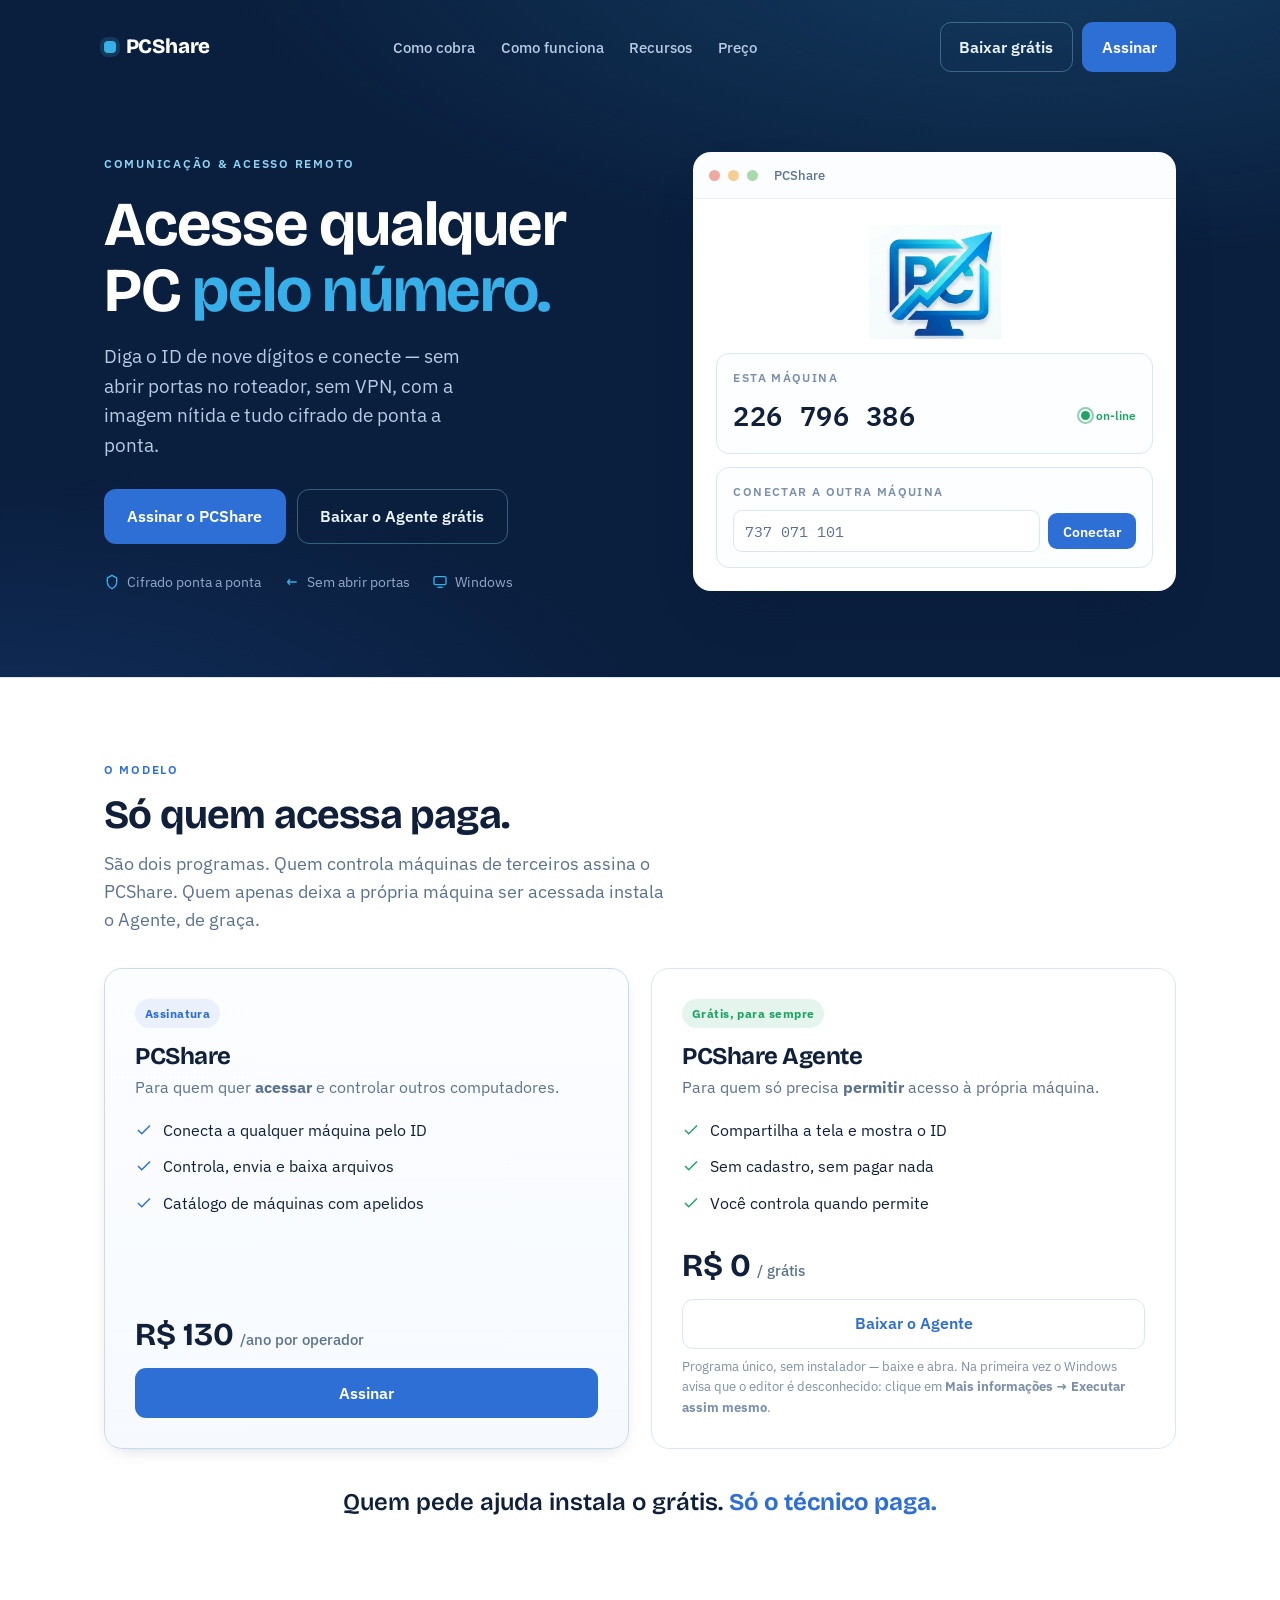
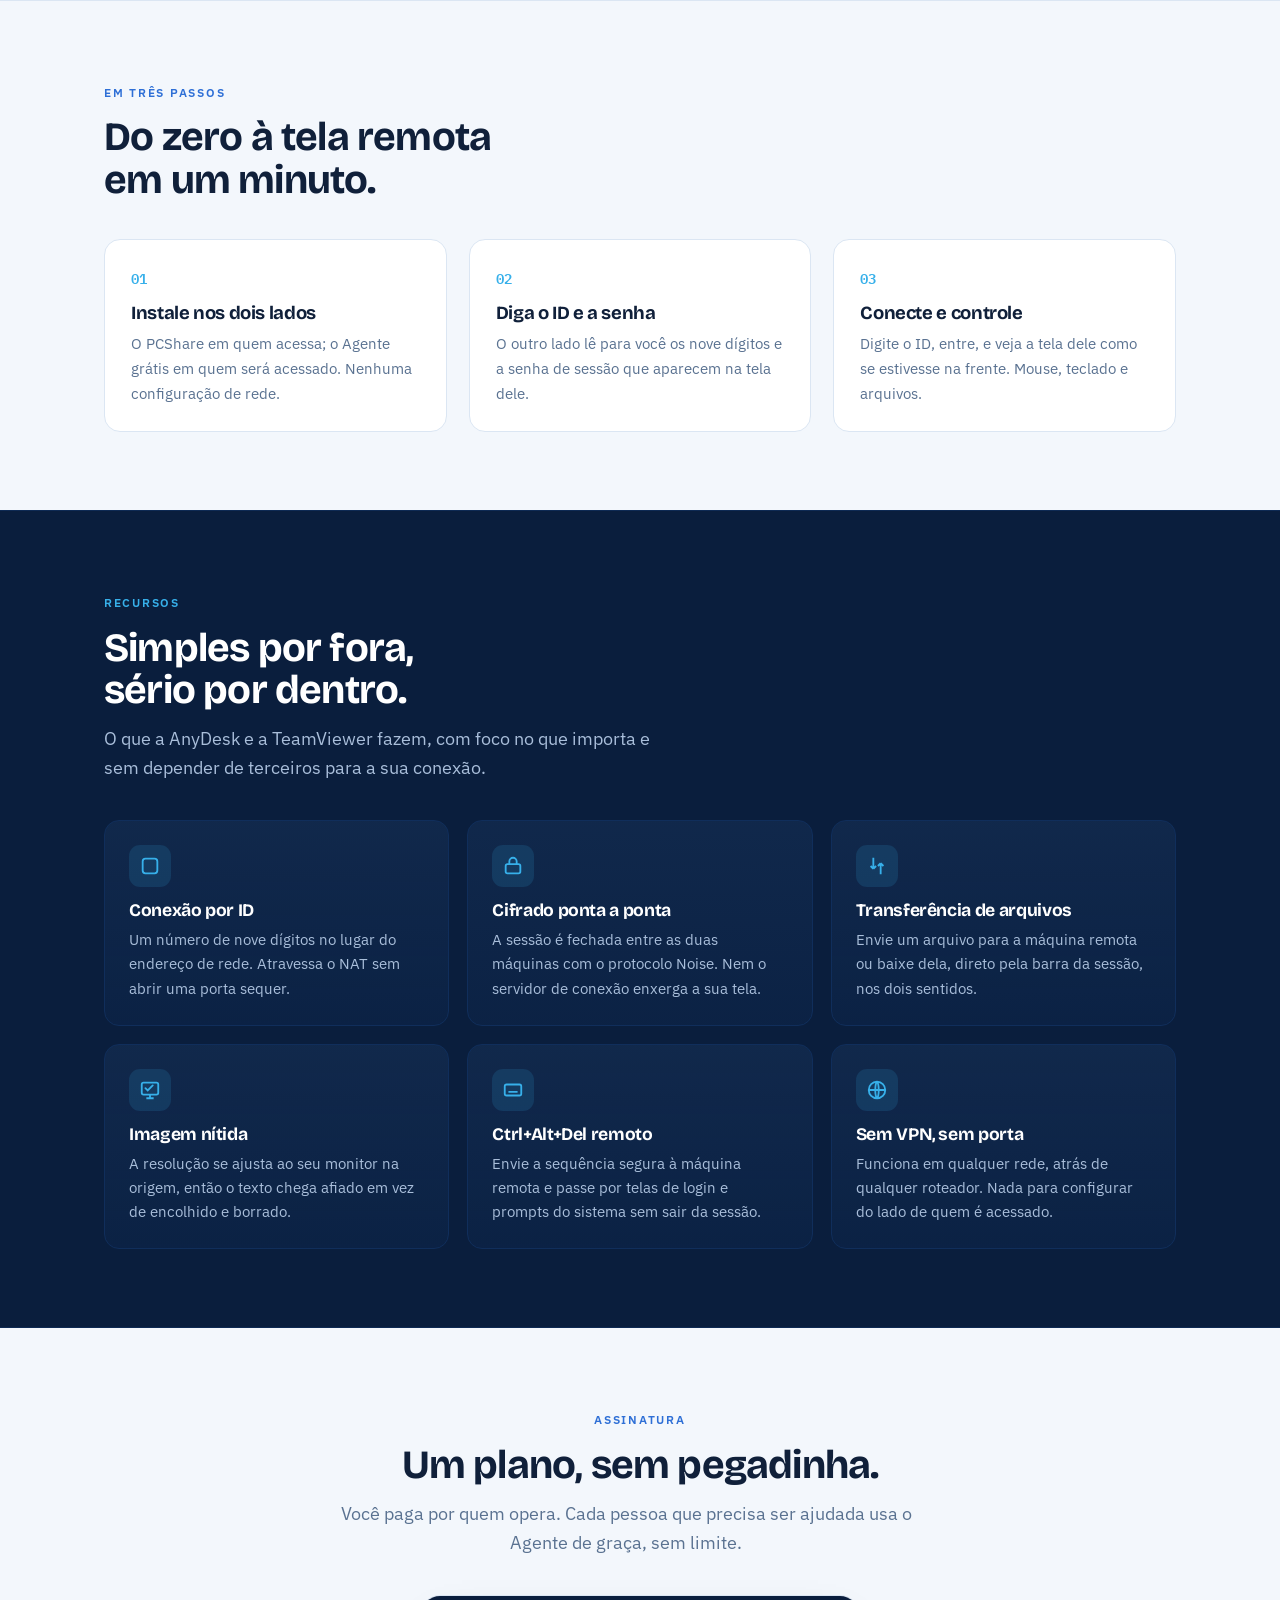
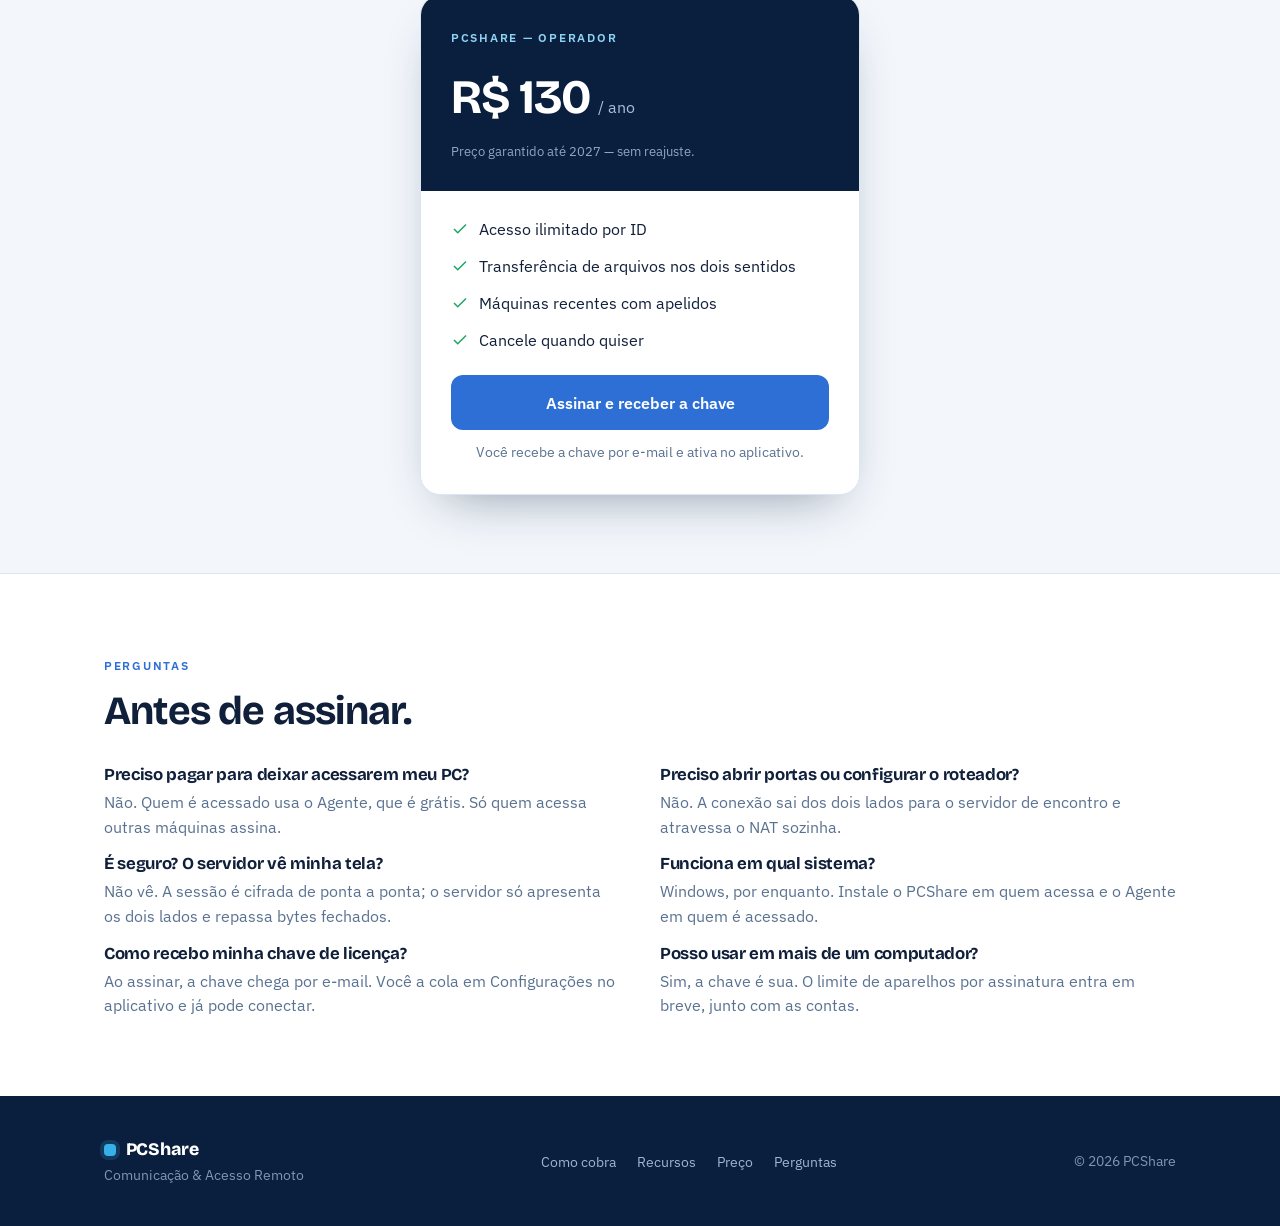
==== site/index.html @ 8b9cb20e "Furo de NAT: conexao direta host<->viewer, relay vira reserva Tira o video do desvio pelo VPS quando" ====
<!doctype html>
<html lang="pt-BR">
<head>
<meta charset="utf-8">
<meta name="viewport" content="width=device-width, initial-scale=1">
<title>PCShare — acesso remoto por ID</title>
<meta name="description" content="Acesso remoto por ID. O operador assina; quem é acessado usa de graça.">
<link rel="canonical" href="https://www.pcshare.com.br/">
<meta name="theme-color" content="#0A1E3D">
<link rel="icon" type="image/png" sizes="64x64" href="/favicon.png">
<link rel="apple-touch-icon" href="/favicon.png">

<!-- cartão do link: é assim que a página aparece colada no WhatsApp -->
<meta property="og:type" content="website">
<meta property="og:site_name" content="PCShare">
<meta property="og:locale" content="pt_BR">
<meta property="og:url" content="https://www.pcshare.com.br/">
<meta property="og:title" content="PCShare — acesse qualquer PC pelo número">
<meta property="og:description" content="Diga o ID de nove dígitos e conecte: sem abrir portas no roteador, sem VPN, cifrado de ponta a ponta. Quem é acessado usa de graça.">
<meta property="og:image" content="https://www.pcshare.com.br/og.png">
<meta property="og:image:width" content="1200">
<meta property="og:image:height" content="630">
<meta property="og:image:alt" content="PCShare — Comunicação & Acesso Remoto">
<meta name="twitter:card" content="summary_large_image">
<meta name="twitter:title" content="PCShare — acesse qualquer PC pelo número">
<meta name="twitter:description" content="Diga o ID de nove dígitos e conecte: sem abrir portas no roteador, sem VPN, cifrado de ponta a ponta.">
<meta name="twitter:image" content="https://www.pcshare.com.br/og.png">

<link rel="preconnect" href="https://fonts.googleapis.com">
<link rel="preconnect" href="https://fonts.gstatic.com" crossorigin>
<link rel="stylesheet" href="https://fonts.googleapis.com/css2?family=Bricolage+Grotesque:opsz,wght@12..96,600;12..96,700;12..96,800&family=IBM+Plex+Mono:wght@500;600&family=IBM+Plex+Sans:wght@400;500;600;700&display=swap">
<style>
  :root{
    --navy:#0A1E3D; --navy-2:#0E2A54;
    --navy-line:#1B3A66; --navy-card:#102E5B;
    --cyan:#37B0EA; --cyan-soft:#8FD3F4;
    --blue:#2E6FD6; --blue-hover:#255FBD;
    --ink:#10203A; --muted:#5A7291; --muted-2:#7C90AB;
    --paper:#F3F7FC; --card:#FFFFFF; --line:#DBE6F3; --line-2:#E9F0F8;
    --good:#1FA463; --good-soft:#E3F5EC;
    --sans:"IBM Plex Sans", system-ui, -apple-system, Segoe UI, Roboto, sans-serif;
    --disp:"Bricolage Grotesque", var(--sans);
    --mono:"IBM Plex Mono", ui-monospace, SFMono-Regular, Menlo, monospace;
    --wrap:1120px;
    --shadow:0 22px 50px -24px rgba(9,26,54,.45);
    --shadow-sm:0 6px 20px -12px rgba(9,26,54,.35);
  }
  *{box-sizing:border-box}
  body{
    margin:0; background:var(--paper); color:var(--ink);
    font-family:var(--sans); font-size:16px; line-height:1.6;
    -webkit-font-smoothing:antialiased;
  }
  h1,h2,h3{font-family:var(--disp); font-weight:700; line-height:1.06; letter-spacing:-.02em; text-wrap:balance; margin:0}
  p{margin:0}
  a{color:inherit; text-decoration:none}
  img{max-width:100%; display:block}
  .wrap{max-width:var(--wrap); margin-inline:auto; padding-inline:24px}
  .eyebrow{font-size:.78rem; font-weight:600; letter-spacing:.14em; text-transform:uppercase}
  .btn{
    display:inline-flex; align-items:center; gap:.5rem; justify-content:center;
    font-family:var(--sans); font-weight:600; font-size:.98rem;
    padding:.72rem 1.15rem; border-radius:11px; border:1px solid transparent;
    cursor:pointer; transition:transform .12s ease, background .15s ease, border-color .15s ease;
  }
  .btn:active{transform:translateY(1px)}
  .btn-primary{background:var(--blue); color:#fff}
  .btn-primary:hover{background:var(--blue-hover)}
  .btn-ghost-light{background:transparent; color:#EAF4FD; border-color:rgba(143,211,244,.35)}
  .btn-ghost-light:hover{border-color:var(--cyan); color:#fff}
  .btn-ghost{background:transparent; color:var(--blue); border-color:var(--line)}
  .btn-ghost:hover{border-color:var(--blue); background:#fff}
  .btn-lg{padding:.85rem 1.4rem; font-size:1.02rem; border-radius:12px}
  a:focus-visible,.btn:focus-visible{outline:3px solid var(--cyan); outline-offset:2px}

  /* ---------- hero + nav (navy) ---------- */
  .top{background:var(--navy); color:#EAF2FB; position:relative; overflow:hidden}
  .top::before{ /* faint signal grid */
    content:""; position:absolute; inset:0;
    background:
      radial-gradient(120% 90% at 82% -10%, rgba(55,176,234,.20), transparent 55%),
      radial-gradient(90% 70% at 0% 110%, rgba(46,111,214,.18), transparent 60%);
    pointer-events:none;
  }
  nav{position:relative; display:flex; align-items:center; justify-content:space-between; gap:1rem; padding-block:22px}
  .brand{display:flex; align-items:center; gap:.6rem; font-family:var(--disp); font-weight:800; font-size:1.28rem; letter-spacing:-.01em; color:#fff}
  .brand .mk{width:12px; height:12px; border-radius:4px; background:var(--cyan); box-shadow:0 0 0 4px rgba(55,176,234,.18)}
  .nav-links{display:flex; align-items:center; gap:1.6rem}
  .nav-links a{color:#B9CBE4; font-weight:500; font-size:.95rem}
  .nav-links a:hover{color:#fff}
  .nav-cta{display:flex; align-items:center; gap:.6rem}

  .hero{position:relative; display:grid; grid-template-columns:1.05fr .95fr; gap:56px; align-items:center; padding-block:56px 84px}
  .hero .eyebrow{color:var(--cyan-soft)}
  .hero h1{color:#fff; font-size:clamp(2.4rem,5.4vw,3.9rem); margin-top:16px}
  .hero h1 .hl{color:var(--cyan)}
  .hero .lead{color:#B9CBE4; font-size:1.16rem; max-width:34ch; margin-top:18px}
  .hero-cta{display:flex; flex-wrap:wrap; gap:.7rem; margin-top:28px}
  .trust{display:flex; flex-wrap:wrap; gap:.5rem 1.4rem; margin-top:26px; color:#93A9C9; font-size:.9rem}
  .trust span{display:inline-flex; align-items:center; gap:.45rem}
  .trust svg{color:var(--cyan)}

  /* app-window mock */
  .mock{background:var(--card); color:var(--ink); border-radius:18px; box-shadow:var(--shadow); overflow:hidden; border:1px solid rgba(255,255,255,.5)}
  .mock-bar{display:flex; align-items:center; gap:.5rem; padding:12px 15px; border-bottom:1px solid var(--line-2); background:#FBFDFF}
  .mock-bar i{width:11px; height:11px; border-radius:50%; background:#D6E0EC; display:block}
  .mock-bar i:nth-child(1){background:#F0A9A0} .mock-bar i:nth-child(2){background:#F4CE93} .mock-bar i:nth-child(3){background:#A9D8B0}
  .mock-bar .ttl{margin-left:8px; font-size:.82rem; color:var(--muted); font-weight:500}
  .mock-body{padding:22px}
  .mock-logo{display:flex; justify-content:center; padding:4px 0 14px}
  .mock-logo img{width:132px; height:auto}
  .panel{border:1px solid var(--line); border-radius:13px; padding:15px 16px; background:#FCFEFF}
  .panel + .panel{margin-top:13px}
  .plabel{font-size:.72rem; font-weight:600; letter-spacing:.12em; text-transform:uppercase; color:var(--muted-2)}
  .idrow{display:flex; align-items:center; justify-content:space-between; gap:10px; margin-top:7px}
  .idnum{font-family:var(--mono); font-weight:600; font-size:1.7rem; letter-spacing:.02em; color:var(--ink)}
  .online{display:inline-flex; align-items:center; gap:.4rem; font-size:.78rem; color:var(--good); font-weight:600}
  .dot{position:relative; width:9px; height:9px; border-radius:50%; background:var(--good)}
  .dot::after{content:""; position:absolute; inset:-4px; border-radius:50%; border:2px solid var(--good); opacity:.5; animation:ping 1.8s ease-out infinite}
  .field{display:flex; align-items:center; gap:8px; margin-top:9px}
  .field .inp{flex:1; border:1px solid var(--line); border-radius:9px; padding:.5rem .65rem; font-family:var(--mono); color:var(--muted); font-size:.95rem; background:#fff}
  .field .go{background:var(--blue); color:#fff; border:none; border-radius:9px; padding:.55rem .9rem; font-weight:600; font-family:var(--sans); font-size:.9rem}
  @keyframes ping{from{transform:scale(1); opacity:.5} to{transform:scale(2.1); opacity:0}}
  @media (prefers-reduced-motion:reduce){.dot::after{animation:none}}

  /* ---------- sections ---------- */
  section{padding-block:78px}
  .sec-head{max-width:60ch}
  .sec-head .eyebrow{color:var(--blue)}
  .sec-head h2{font-size:clamp(1.75rem,3.4vw,2.5rem); margin-top:12px}
  .sec-head p{color:var(--muted); font-size:1.1rem; margin-top:14px; max-width:52ch}

  /* two paths */
  .paths{background:#fff; border-block:1px solid var(--line)}
  .paths-grid{display:grid; grid-template-columns:1fr 1fr; gap:22px; margin-top:34px}
  .path{border:1px solid var(--line); border-radius:18px; padding:30px; display:flex; flex-direction:column; background:var(--card)}
  .path.pay{border-color:#C9DBF3; box-shadow:var(--shadow-sm); background:linear-gradient(180deg,#FCFDFF, #F6FAFF)}
  .path .tag{align-self:flex-start; font-size:.76rem; font-weight:700; letter-spacing:.04em; padding:.28rem .6rem; border-radius:999px}
  .tag.paid{background:#EAF1FD; color:var(--blue)}
  .tag.free{background:var(--good-soft); color:var(--good)}
  .path h3{font-size:1.5rem; margin-top:16px}
  .path .who{color:var(--muted); margin-top:6px; font-size:.98rem}
  .path ul{list-style:none; padding:0; margin:18px 0 24px; display:flex; flex-direction:column; gap:11px}
  .path li{display:flex; gap:.6rem; align-items:flex-start; font-size:.98rem}
  .path li svg{flex:none; margin-top:3px; color:var(--blue)}
  .path.free li svg{color:var(--good)}
  .path .foot{margin-top:auto; display:flex; flex-direction:column; gap:8px}
  .price{font-family:var(--disp); font-weight:700; font-size:2rem; color:var(--ink); display:flex; align-items:baseline; gap:.35rem}
  .price small{font-size:.95rem; font-weight:500; color:var(--muted); font-family:var(--sans)}
  .path .note{font-size:.8rem; color:var(--muted-2)}
  .rule{margin-top:34px; text-align:center; font-family:var(--disp); font-weight:600; font-size:clamp(1.1rem,2.3vw,1.5rem); color:var(--ink)}
  .rule b{color:var(--blue)}

  /* how */
  .steps{display:grid; grid-template-columns:repeat(3,1fr); gap:22px; margin-top:38px; counter-reset:s}
  .step{position:relative; padding:26px; border:1px solid var(--line); border-radius:16px; background:#fff}
  .step::before{counter-increment:s; content:counter(s,decimal-leading-zero); font-family:var(--mono); font-weight:600; color:var(--cyan); font-size:.9rem}
  .step h3{font-size:1.16rem; margin-top:12px}
  .step p{color:var(--muted); margin-top:8px; font-size:.96rem}

  /* features */
  .features{background:var(--navy); color:#E7F0FA; border-block:1px solid var(--navy-2)}
  .features .sec-head .eyebrow{color:var(--cyan)}
  .features .sec-head h2{color:#fff}
  .features .sec-head p{color:#A9BEDA}
  .fgrid{display:grid; grid-template-columns:repeat(3,1fr); gap:18px; margin-top:38px}
  .feat{border:1px solid var(--navy-card); border-radius:15px; padding:24px; background:linear-gradient(180deg,rgba(28,59,102,.35),rgba(16,46,91,.25))}
  .feat .ic{width:42px; height:42px; border-radius:11px; display:grid; place-items:center; background:rgba(55,176,234,.14); color:var(--cyan); margin-bottom:15px}
  .feat h3{font-size:1.1rem; color:#fff}
  .feat p{color:#A9BEDA; margin-top:8px; font-size:.94rem}

  /* pricing */
  .pricing .sec-head{margin-inline:auto; text-align:center}
  .plan{max-width:440px; margin:38px auto 0; border:1px solid var(--line); border-radius:20px; overflow:hidden; box-shadow:var(--shadow); background:#fff}
  .plan-top{background:var(--navy); color:#fff; padding:28px 30px}
  .plan-top .eyebrow{color:var(--cyan-soft)}
  .plan-top .pr{display:flex; align-items:baseline; gap:.4rem; margin-top:10px}
  .plan-top .pr b{font-family:var(--disp); font-weight:700; font-size:3rem; letter-spacing:-.02em}
  .plan-top .pr span{color:#A9BEDA}
  .plan-top .ex{color:#8FA6C6; font-size:.8rem; margin-top:6px}
  .plan-body{padding:26px 30px 30px}
  .plan-body ul{list-style:none; padding:0; margin:0 0 22px; display:flex; flex-direction:column; gap:12px}
  .plan-body li{display:flex; gap:.6rem; align-items:flex-start; font-size:.98rem}
  .plan-body li svg{flex:none; margin-top:3px; color:var(--good)}
  .plan-body .btn{width:100%}
  .plan-body .sub{text-align:center; font-size:.85rem; color:var(--muted); margin-top:12px}

  /* faq */
  .faq-grid{display:grid; grid-template-columns:1fr 1fr; gap:16px 40px; margin-top:34px}
  .qa h3{font-size:1.05rem}
  .qa p{color:var(--muted); margin-top:6px; font-size:.97rem}

  footer{background:var(--navy); color:#9FB4D2; padding-block:40px}
  .foot-row{display:flex; flex-wrap:wrap; align-items:center; justify-content:space-between; gap:16px}
  footer .brand{font-size:1.1rem}
  footer .tagline{font-size:.86rem; color:#7E96BA}
  footer .links{display:flex; gap:1.3rem; font-size:.9rem}
  footer .links a:hover{color:#fff}

  @media (max-width:900px){
    .hero{grid-template-columns:1fr; gap:36px; padding-block:36px 60px}
    .hero .lead{max-width:46ch}
    .paths-grid,.steps,.fgrid,.faq-grid{grid-template-columns:1fr}
    .nav-links{display:none}
  }
  @media (max-width:560px){
    .wrap{padding-inline:18px}
    section{padding-block:56px}
    .idnum{font-size:1.45rem}
    .nav-cta .btn:first-child{display:none}
  }
</style>
</head>
<body>

<div class="top">
  <div class="wrap">
    <nav>
      <div class="brand"><span class="mk"></span>PCShare</div>
      <div class="nav-links">
        <a href="#modelo">Como cobra</a>
        <a href="#como">Como funciona</a>
        <a href="#recursos">Recursos</a>
        <a href="#preco">Preço</a>
      </div>
      <div class="nav-cta">
        <a class="btn btn-ghost-light" href="/baixar/PCShare-Agente.exe" download>Baixar grátis</a>
        <a class="btn btn-primary" href="#preco">Assinar</a>
      </div>
    </nav>

    <header class="hero">
      <div>
        <span class="eyebrow">Comunicação &amp; Acesso Remoto</span>
        <h1>Acesse qualquer PC <span class="hl">pelo número.</span></h1>
        <p class="lead">Diga o ID de nove dígitos e conecte — sem abrir portas no roteador, sem VPN, com a imagem nítida e tudo cifrado de ponta a ponta.</p>
        <div class="hero-cta">
          <a class="btn btn-primary btn-lg" href="#preco">Assinar o PCShare</a>
          <a class="btn btn-ghost-light btn-lg" href="/baixar/PCShare-Agente.exe" download>Baixar o Agente grátis</a>
        </div>
        <div class="trust">
          <span><svg width="16" height="16" viewBox="0 0 24 24" fill="none" stroke="currentColor" stroke-width="2"><path d="M12 2l7 4v6c0 4.5-3 8-7 10-4-2-7-5.5-7-10V6l7-4z"/></svg> Cifrado ponta a ponta</span>
          <span><svg width="16" height="16" viewBox="0 0 24 24" fill="none" stroke="currentColor" stroke-width="2"><path d="M5 12h14M5 12l4-4M5 12l4 4"/></svg> Sem abrir portas</span>
          <span><svg width="16" height="16" viewBox="0 0 24 24" fill="none" stroke="currentColor" stroke-width="2"><rect x="3" y="4" width="18" height="12" rx="2"/><path d="M8 20h8"/></svg> Windows</span>
        </div>
      </div>

      <div class="mock" role="img" aria-label="Tela do aplicativo PCShare mostrando o ID da máquina">
        <div class="mock-bar"><i></i><i></i><i></i><span class="ttl">PCShare</span></div>
        <div class="mock-body">
          <div class="mock-logo"><img src="logo.png" alt="Logo do PCShare"></div>
          <div class="panel">
            <div class="plabel">Esta máquina</div>
            <div class="idrow">
              <span class="idnum">226 796 386</span>
              <span class="online"><span class="dot"></span>on-line</span>
            </div>
          </div>
          <div class="panel">
            <div class="plabel">Conectar a outra máquina</div>
            <div class="field">
              <span class="inp">737 071 101</span>
              <button class="go" type="button">Conectar</button>
            </div>
          </div>
        </div>
      </div>
    </header>
  </div>
</div>

<!-- ======= dois caminhos: quem paga ======= -->
<section class="paths" id="modelo">
  <div class="wrap">
    <div class="sec-head">
      <span class="eyebrow">O modelo</span>
      <h2>Só quem acessa paga.</h2>
      <p>São dois programas. Quem controla máquinas de terceiros assina o PCShare. Quem apenas deixa a própria máquina ser acessada instala o Agente, de graça.</p>
    </div>

    <div class="paths-grid">
      <div class="path pay">
        <span class="tag paid">Assinatura</span>
        <h3>PCShare</h3>
        <p class="who">Para quem quer <strong>acessar</strong> e controlar outros computadores.</p>
        <ul>
          <li><svg width="18" height="18" viewBox="0 0 24 24" fill="none" stroke="currentColor" stroke-width="2"><path d="M20 6L9 17l-5-5"/></svg> Conecta a qualquer máquina pelo ID</li>
          <li><svg width="18" height="18" viewBox="0 0 24 24" fill="none" stroke="currentColor" stroke-width="2"><path d="M20 6L9 17l-5-5"/></svg> Controla, envia e baixa arquivos</li>
          <li><svg width="18" height="18" viewBox="0 0 24 24" fill="none" stroke="currentColor" stroke-width="2"><path d="M20 6L9 17l-5-5"/></svg> Catálogo de máquinas com apelidos</li>
        </ul>
        <div class="foot">
          <div class="price">R$ 130 <small>/ano por operador</small></div>
          <a class="btn btn-primary" href="#preco">Assinar</a>
        </div>
      </div>

      <div class="path free">
        <span class="tag free">Grátis, para sempre</span>
        <h3>PCShare Agente</h3>
        <p class="who">Para quem só precisa <strong>permitir</strong> acesso à própria máquina.</p>
        <ul>
          <li><svg width="18" height="18" viewBox="0 0 24 24" fill="none" stroke="currentColor" stroke-width="2"><path d="M20 6L9 17l-5-5"/></svg> Compartilha a tela e mostra o ID</li>
          <li><svg width="18" height="18" viewBox="0 0 24 24" fill="none" stroke="currentColor" stroke-width="2"><path d="M20 6L9 17l-5-5"/></svg> Sem cadastro, sem pagar nada</li>
          <li><svg width="18" height="18" viewBox="0 0 24 24" fill="none" stroke="currentColor" stroke-width="2"><path d="M20 6L9 17l-5-5"/></svg> Você controla quando permite</li>
        </ul>
        <div class="foot">
          <div class="price">R$ 0 <small>/ grátis</small></div>
          <a class="btn btn-ghost" href="/baixar/PCShare-Agente.exe" download id="baixar">Baixar o Agente</a>
          <p class="note">Programa único, sem instalador — baixe e abra. Na primeira vez o Windows avisa que o editor é desconhecido: clique em <b>Mais informações → Executar assim mesmo</b>.</p>
        </div>
      </div>
    </div>

    <p class="rule">Quem pede ajuda instala o grátis. <b>Só o técnico paga.</b></p>
  </div>
</section>

<!-- ======= como funciona ======= -->
<section id="como">
  <div class="wrap">
    <div class="sec-head">
      <span class="eyebrow">Em três passos</span>
      <h2>Do zero à tela remota em um minuto.</h2>
    </div>
    <div class="steps">
      <div class="step">
        <h3>Instale nos dois lados</h3>
        <p>O PCShare em quem acessa; o Agente grátis em quem será acessado. Nenhuma configuração de rede.</p>
      </div>
      <div class="step">
        <h3>Diga o ID e a senha</h3>
        <p>O outro lado lê para você os nove dígitos e a senha de sessão que aparecem na tela dele.</p>
      </div>
      <div class="step">
        <h3>Conecte e controle</h3>
        <p>Digite o ID, entre, e veja a tela dele como se estivesse na frente. Mouse, teclado e arquivos.</p>
      </div>
    </div>
  </div>
</section>

<!-- ======= recursos ======= -->
<section class="features" id="recursos">
  <div class="wrap">
    <div class="sec-head">
      <span class="eyebrow">Recursos</span>
      <h2>Simples por fora, sério por dentro.</h2>
      <p>O que a AnyDesk e a TeamViewer fazem, com foco no que importa e sem depender de terceiros para a sua conexão.</p>
    </div>
    <div class="fgrid">
      <div class="feat">
        <div class="ic"><svg width="22" height="22" viewBox="0 0 24 24" fill="none" stroke="currentColor" stroke-width="2"><rect x="4" y="4" width="16" height="16" rx="3"/><path d="M9 9h.01M15 9h.01M9 15h.01M15 15h.01"/></svg></div>
        <h3>Conexão por ID</h3>
        <p>Um número de nove dígitos no lugar do endereço de rede. Atravessa o NAT sem abrir uma porta sequer.</p>
      </div>
      <div class="feat">
        <div class="ic"><svg width="22" height="22" viewBox="0 0 24 24" fill="none" stroke="currentColor" stroke-width="2"><rect x="4" y="10" width="16" height="10" rx="2"/><path d="M8 10V7a4 4 0 018 0v3"/></svg></div>
        <h3>Cifrado ponta a ponta</h3>
        <p>A sessão é fechada entre as duas máquinas com o protocolo Noise. Nem o servidor de conexão enxerga a sua tela.</p>
      </div>
      <div class="feat">
        <div class="ic"><svg width="22" height="22" viewBox="0 0 24 24" fill="none" stroke="currentColor" stroke-width="2"><path d="M8 3v12M8 15l-3-3M8 15l3-3M16 21V9M16 9l-3 3M16 9l3 3"/></svg></div>
        <h3>Transferência de arquivos</h3>
        <p>Envie um arquivo para a máquina remota ou baixe dela, direto pela barra da sessão, nos dois sentidos.</p>
      </div>
      <div class="feat">
        <div class="ic"><svg width="22" height="22" viewBox="0 0 24 24" fill="none" stroke="currentColor" stroke-width="2"><rect x="3" y="4" width="18" height="13" rx="2"/><path d="M8 21h8M12 17v4"/><path d="M7 10l2.5 2.5L15 7" stroke-linecap="round"/></svg></div>
        <h3>Imagem nítida</h3>
        <p>A resolução se ajusta ao seu monitor na origem, então o texto chega afiado em vez de encolhido e borrado.</p>
      </div>
      <div class="feat">
        <div class="ic"><svg width="22" height="22" viewBox="0 0 24 24" fill="none" stroke="currentColor" stroke-width="2"><rect x="3" y="6" width="18" height="12" rx="2"/><path d="M7 10h.01M11 10h.01M15 10h.01M7 14h10"/></svg></div>
        <h3>Ctrl+Alt+Del remoto</h3>
        <p>Envie a sequência segura à máquina remota e passe por telas de login e prompts do sistema sem sair da sessão.</p>
      </div>
      <div class="feat">
        <div class="ic"><svg width="22" height="22" viewBox="0 0 24 24" fill="none" stroke="currentColor" stroke-width="2"><circle cx="12" cy="12" r="9"/><path d="M3 12h18M12 3c2.5 2.7 2.5 15.3 0 18M12 3c-2.5 2.7-2.5 15.3 0 18"/></svg></div>
        <h3>Sem VPN, sem porta</h3>
        <p>Funciona em qualquer rede, atrás de qualquer roteador. Nada para configurar do lado de quem é acessado.</p>
      </div>
    </div>
  </div>
</section>

<!-- ======= preço ======= -->
<section class="pricing" id="preco">
  <div class="wrap">
    <div class="sec-head">
      <span class="eyebrow">Assinatura</span>
      <h2>Um plano, sem pegadinha.</h2>
      <p>Você paga por quem opera. Cada pessoa que precisa ser ajudada usa o Agente de graça, sem limite.</p>
    </div>

    <div class="plan">
      <div class="plan-top">
        <span class="eyebrow">PCShare — Operador</span>
        <div class="pr"><b>R$ 130</b><span>/ ano</span></div>
        <div class="ex">Preço garantido até 2027 — sem reajuste.</div>
      </div>
      <div class="plan-body">
        <ul>
          <li><svg width="18" height="18" viewBox="0 0 24 24" fill="none" stroke="currentColor" stroke-width="2"><path d="M20 6L9 17l-5-5"/></svg> Acesso ilimitado por ID</li>
          <li><svg width="18" height="18" viewBox="0 0 24 24" fill="none" stroke="currentColor" stroke-width="2"><path d="M20 6L9 17l-5-5"/></svg> Transferência de arquivos nos dois sentidos</li>
          <li><svg width="18" height="18" viewBox="0 0 24 24" fill="none" stroke="currentColor" stroke-width="2"><path d="M20 6L9 17l-5-5"/></svg> Máquinas recentes com apelidos</li>
          <li><svg width="18" height="18" viewBox="0 0 24 24" fill="none" stroke="currentColor" stroke-width="2"><path d="M20 6L9 17l-5-5"/></svg> Cancele quando quiser</li>
        </ul>
        <!-- PENDENTE: trocar pelo link de pagamento do Asaas antes de publicar.
             Enquanto for âncora morta, o site não deve ir ao ar. -->
        <a class="btn btn-primary btn-lg" href="#assinar" id="assinar">Assinar e receber a chave</a>
        <p class="sub">Você recebe a chave por e-mail e ativa no aplicativo.</p>
      </div>
    </div>
  </div>
</section>

<!-- ======= faq ======= -->
<section id="faq" style="background:#fff;border-top:1px solid var(--line)">
  <div class="wrap">
    <div class="sec-head">
      <span class="eyebrow">Perguntas</span>
      <h2>Antes de assinar.</h2>
    </div>
    <div class="faq-grid">
      <div class="qa">
        <h3>Preciso pagar para deixar acessarem meu PC?</h3>
        <p>Não. Quem é acessado usa o Agente, que é grátis. Só quem acessa outras máquinas assina.</p>
      </div>
      <div class="qa">
        <h3>Preciso abrir portas ou configurar o roteador?</h3>
        <p>Não. A conexão sai dos dois lados para o servidor de encontro e atravessa o NAT sozinha.</p>
      </div>
      <div class="qa">
        <h3>É seguro? O servidor vê minha tela?</h3>
        <p>Não vê. A sessão é cifrada de ponta a ponta; o servidor só apresenta os dois lados e repassa bytes fechados.</p>
      </div>
      <div class="qa">
        <h3>Funciona em qual sistema?</h3>
        <p>Windows, por enquanto. Instale o PCShare em quem acessa e o Agente em quem é acessado.</p>
      </div>
      <div class="qa">
        <h3>Como recebo minha chave de licença?</h3>
        <p>Ao assinar, a chave chega por e-mail. Você a cola em Configurações no aplicativo e já pode conectar.</p>
      </div>
      <div class="qa">
        <h3>Posso usar em mais de um computador?</h3>
        <p>Sim, a chave é sua. O limite de aparelhos por assinatura entra em breve, junto com as contas.</p>
      </div>
    </div>
  </div>
</section>

<footer>
  <div class="wrap foot-row">
    <div>
      <div class="brand"><span class="mk"></span>PCShare</div>
      <div class="tagline">Comunicação &amp; Acesso Remoto</div>
    </div>
    <div class="links">
      <a href="#modelo">Como cobra</a>
      <a href="#recursos">Recursos</a>
      <a href="#preco">Preço</a>
      <a href="#faq">Perguntas</a>
    </div>
    <div class="tagline">© 2026 PCShare</div>
  </div>
</footer>

</body>
</html>
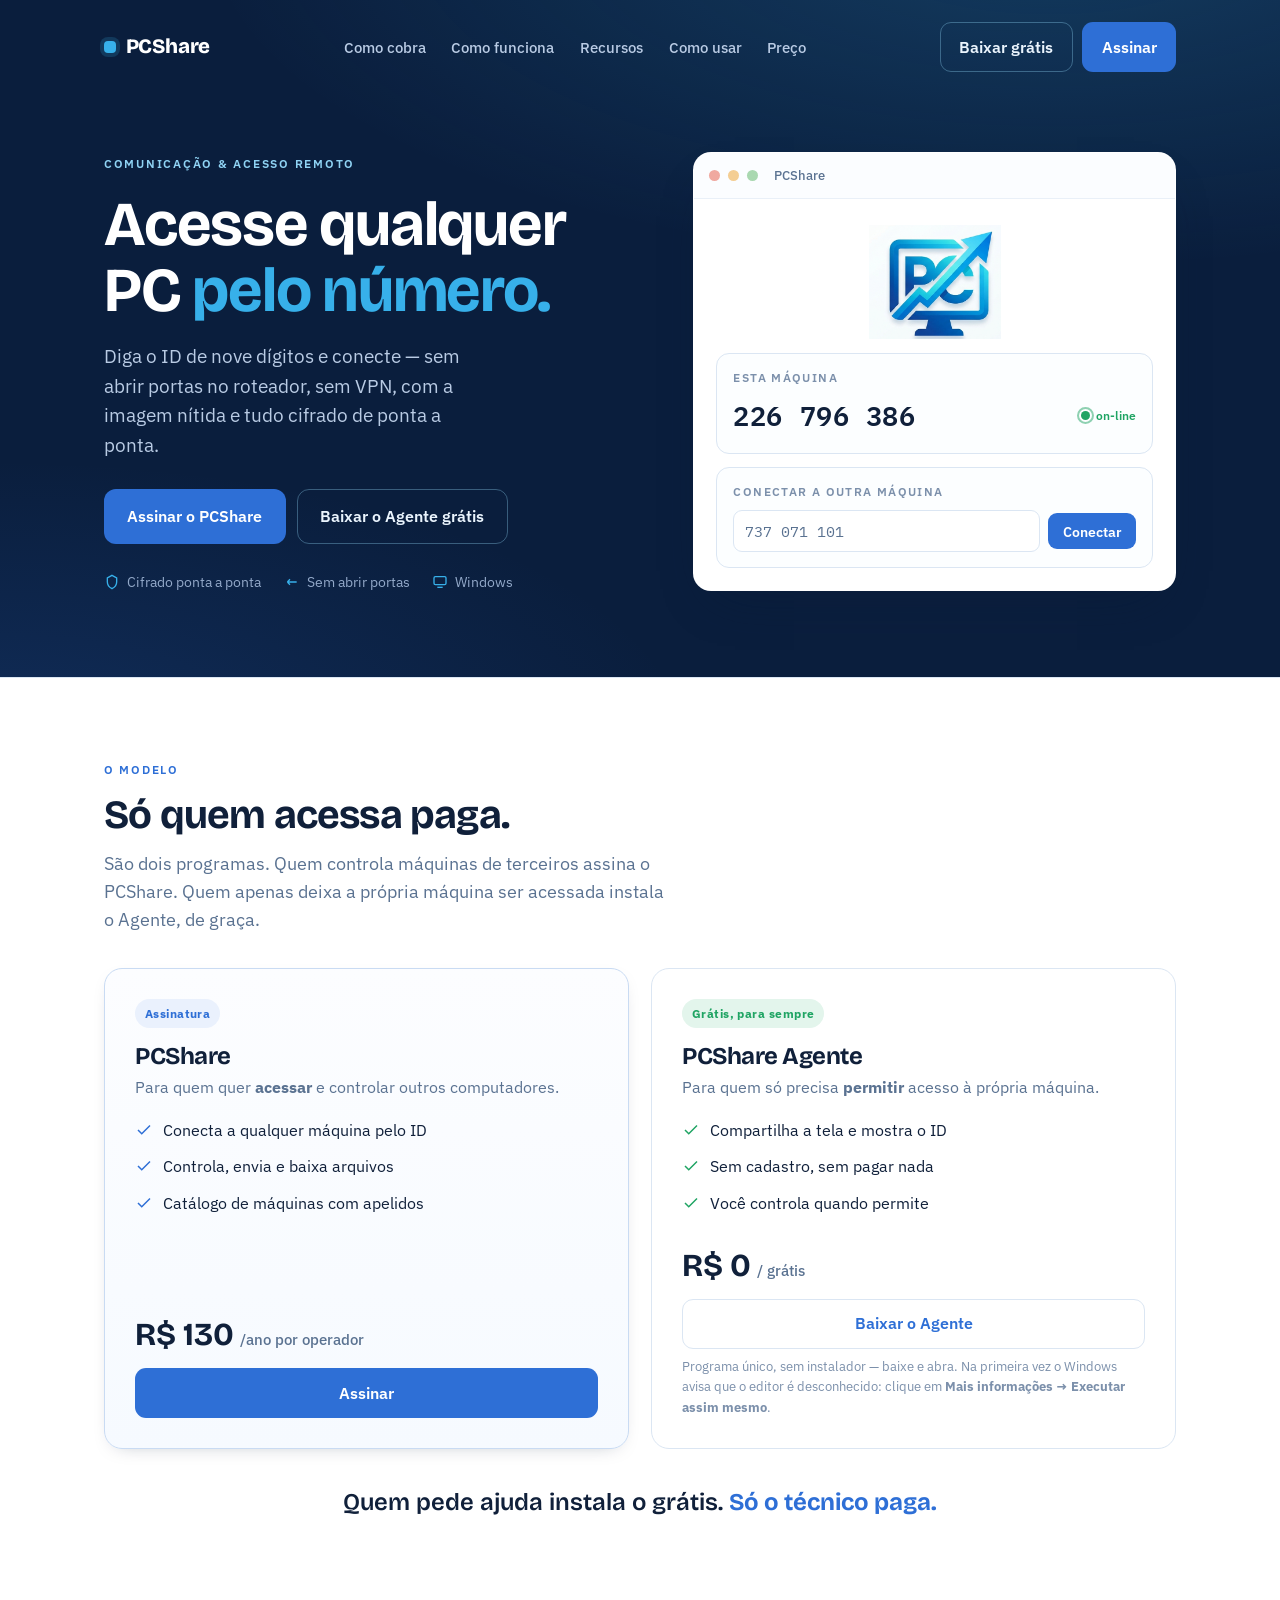
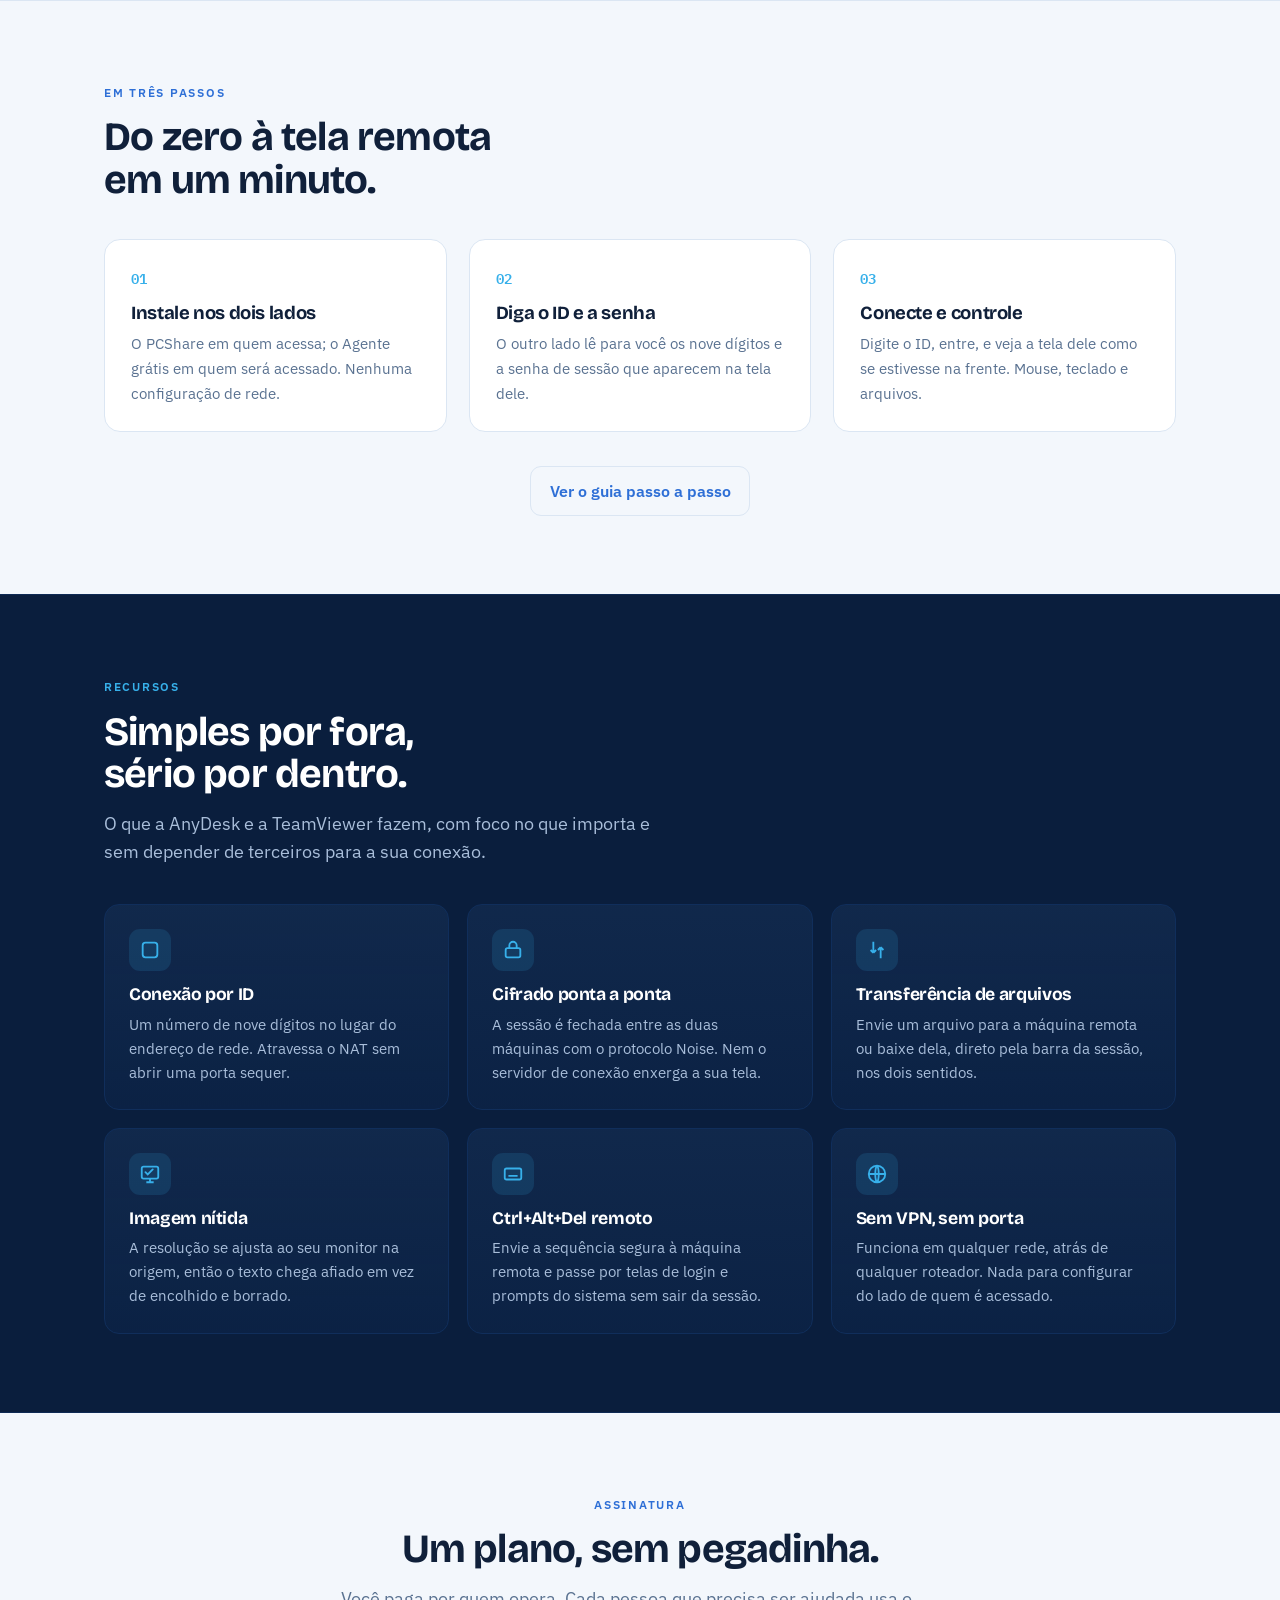
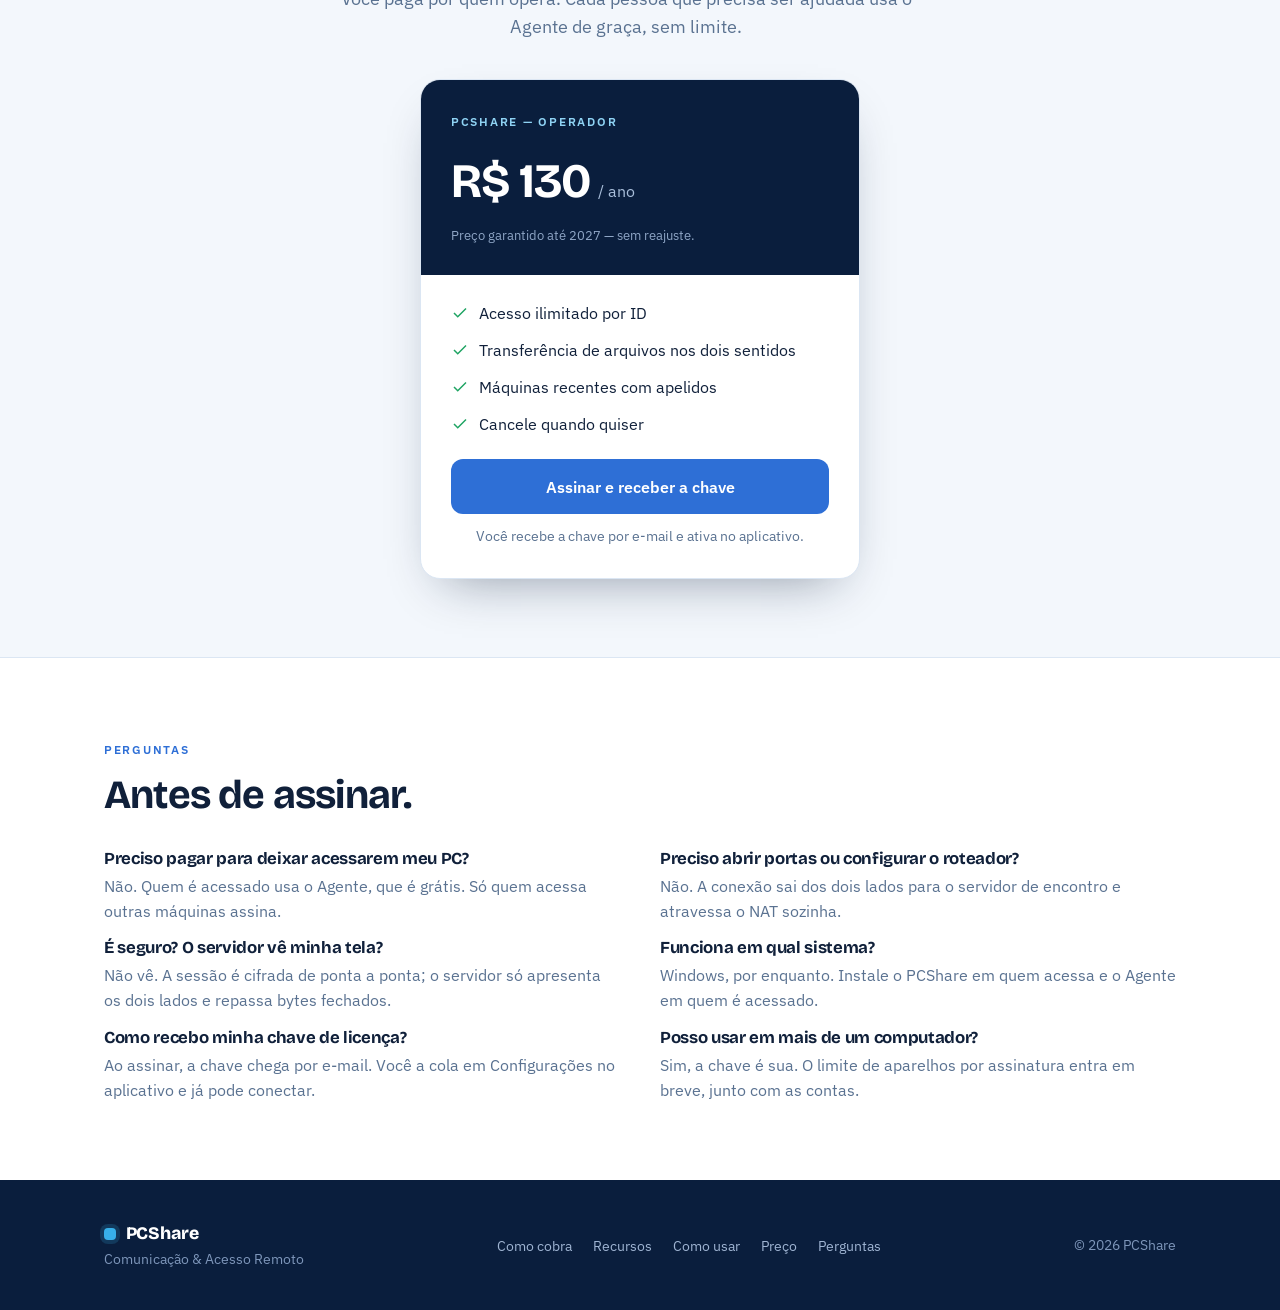
==== commit 88aed8a9: "Landing: página "Como usar" com o guia dos dois papéis - Nova site/como-usar.html: passo a passo do " ====
--- a/site/index.html
+++ b/site/index.html
@@ -221,6 +221,7 @@
         <a href="#modelo">Como cobra</a>
         <a href="#como">Como funciona</a>
         <a href="#recursos">Recursos</a>
+        <a href="/como-usar.html">Como usar</a>
         <a href="#preco">Preço</a>
       </div>
       <div class="nav-cta">
@@ -336,6 +337,9 @@
         <p>Digite o ID, entre, e veja a tela dele como se estivesse na frente. Mouse, teclado e arquivos.</p>
       </div>
     </div>
+    <div style="text-align:center; margin-top:34px">
+      <a class="btn btn-ghost" href="/como-usar.html">Ver o guia passo a passo</a>
+    </div>
   </div>
 </section>
 
@@ -458,6 +462,7 @@
     <div class="links">
       <a href="#modelo">Como cobra</a>
       <a href="#recursos">Recursos</a>
+      <a href="/como-usar.html">Como usar</a>
       <a href="#preco">Preço</a>
       <a href="#faq">Perguntas</a>
     </div>
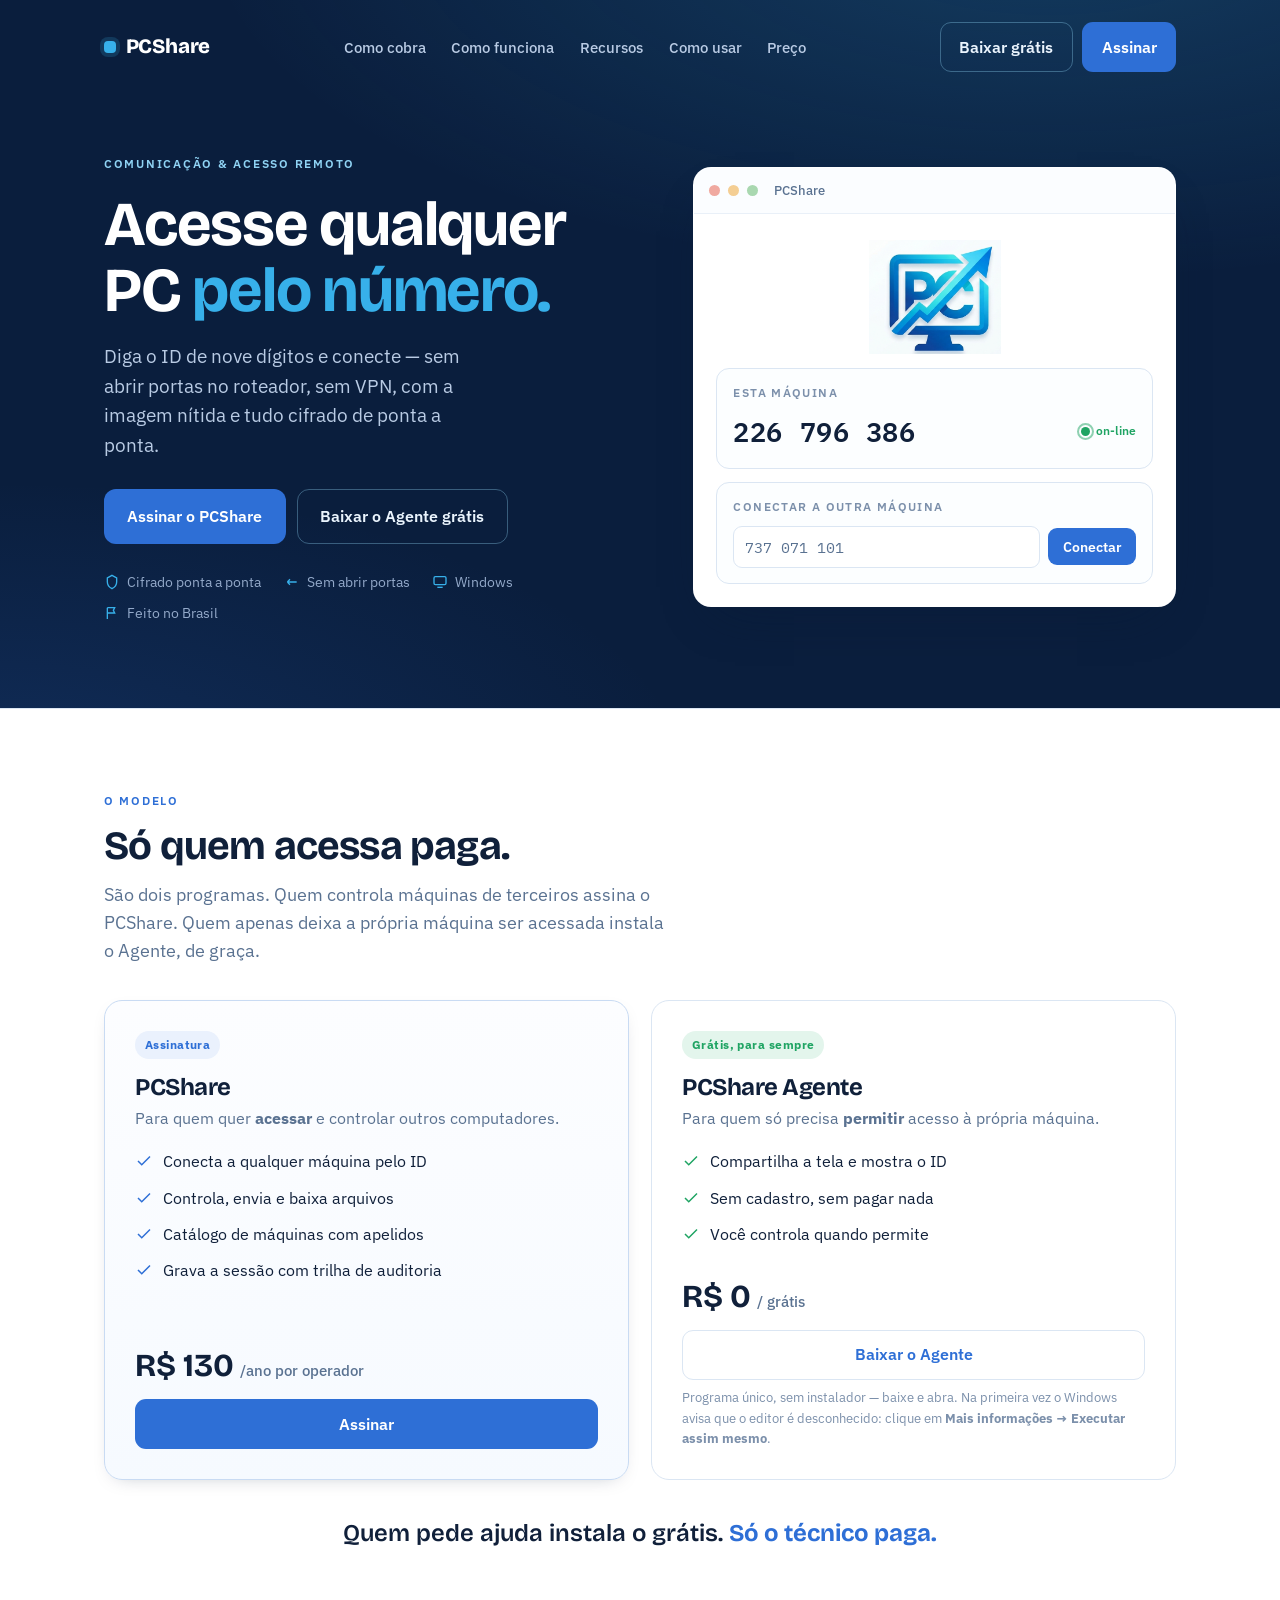
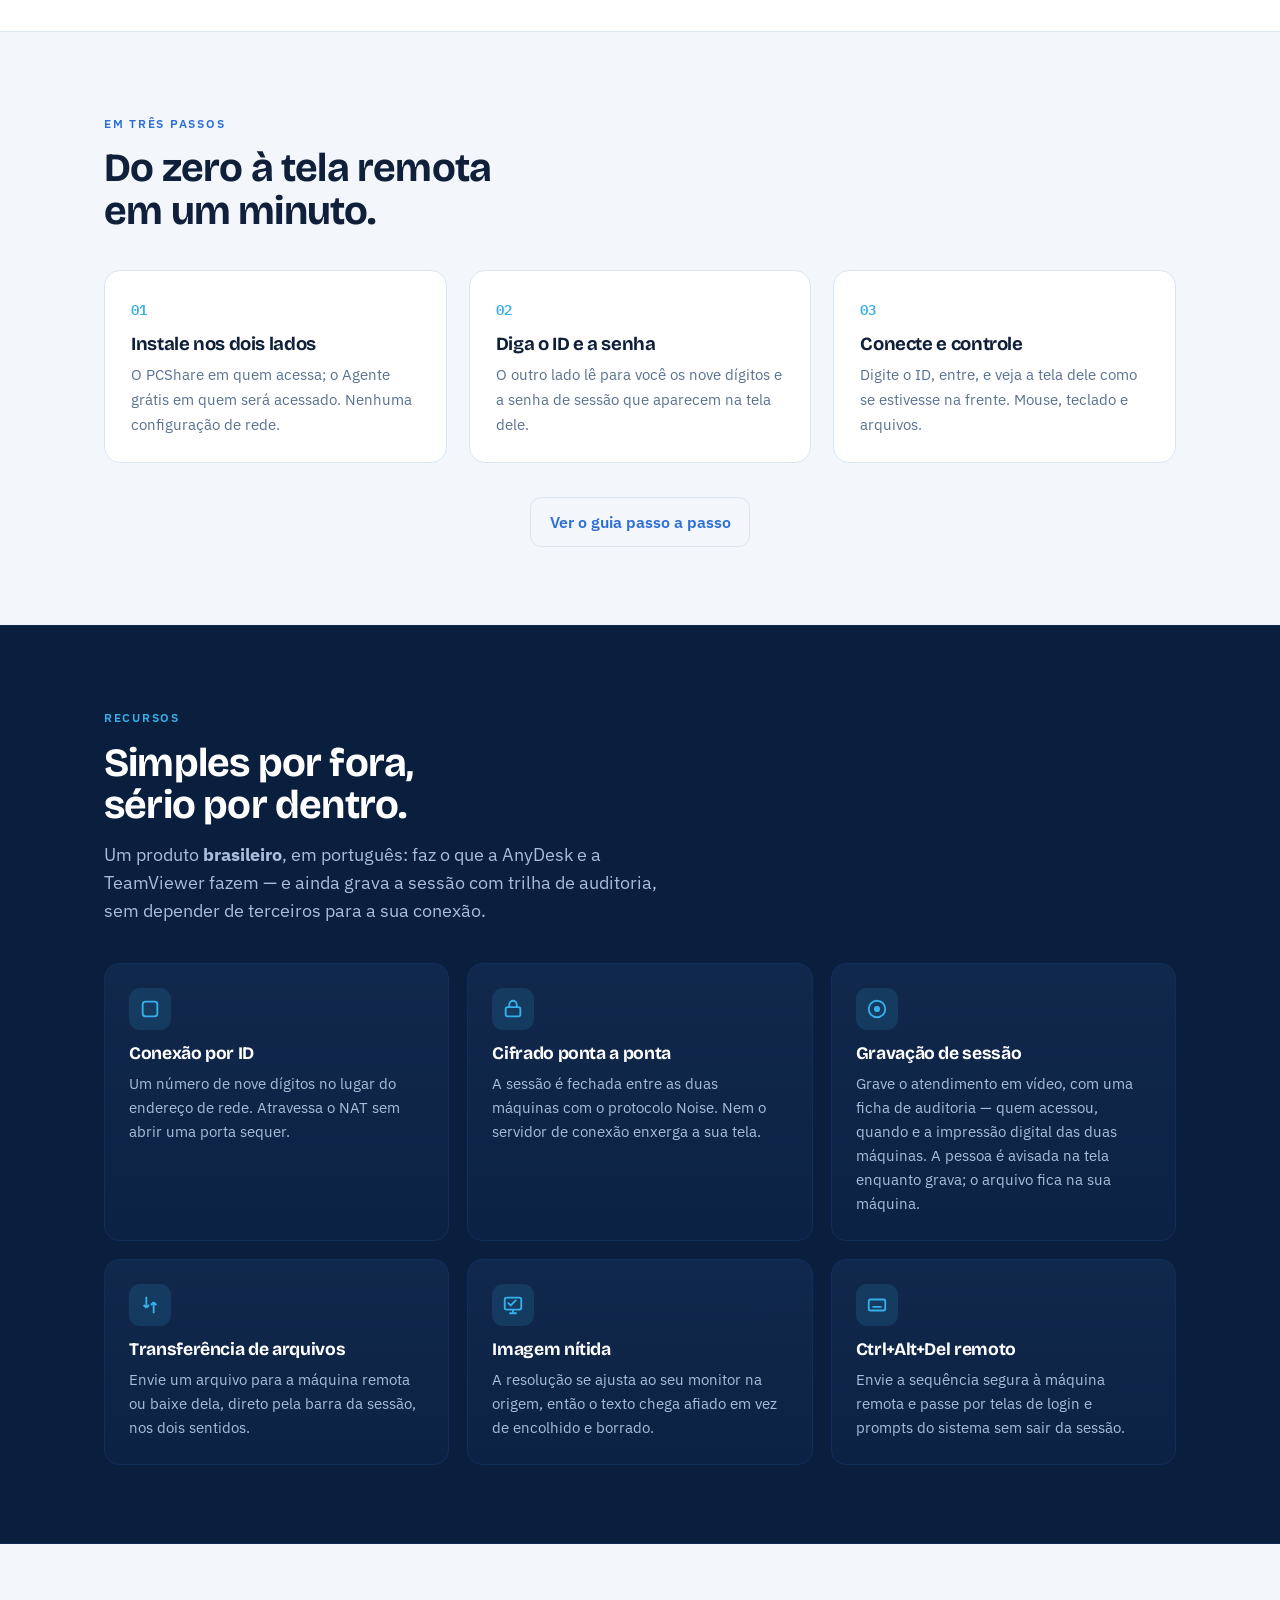
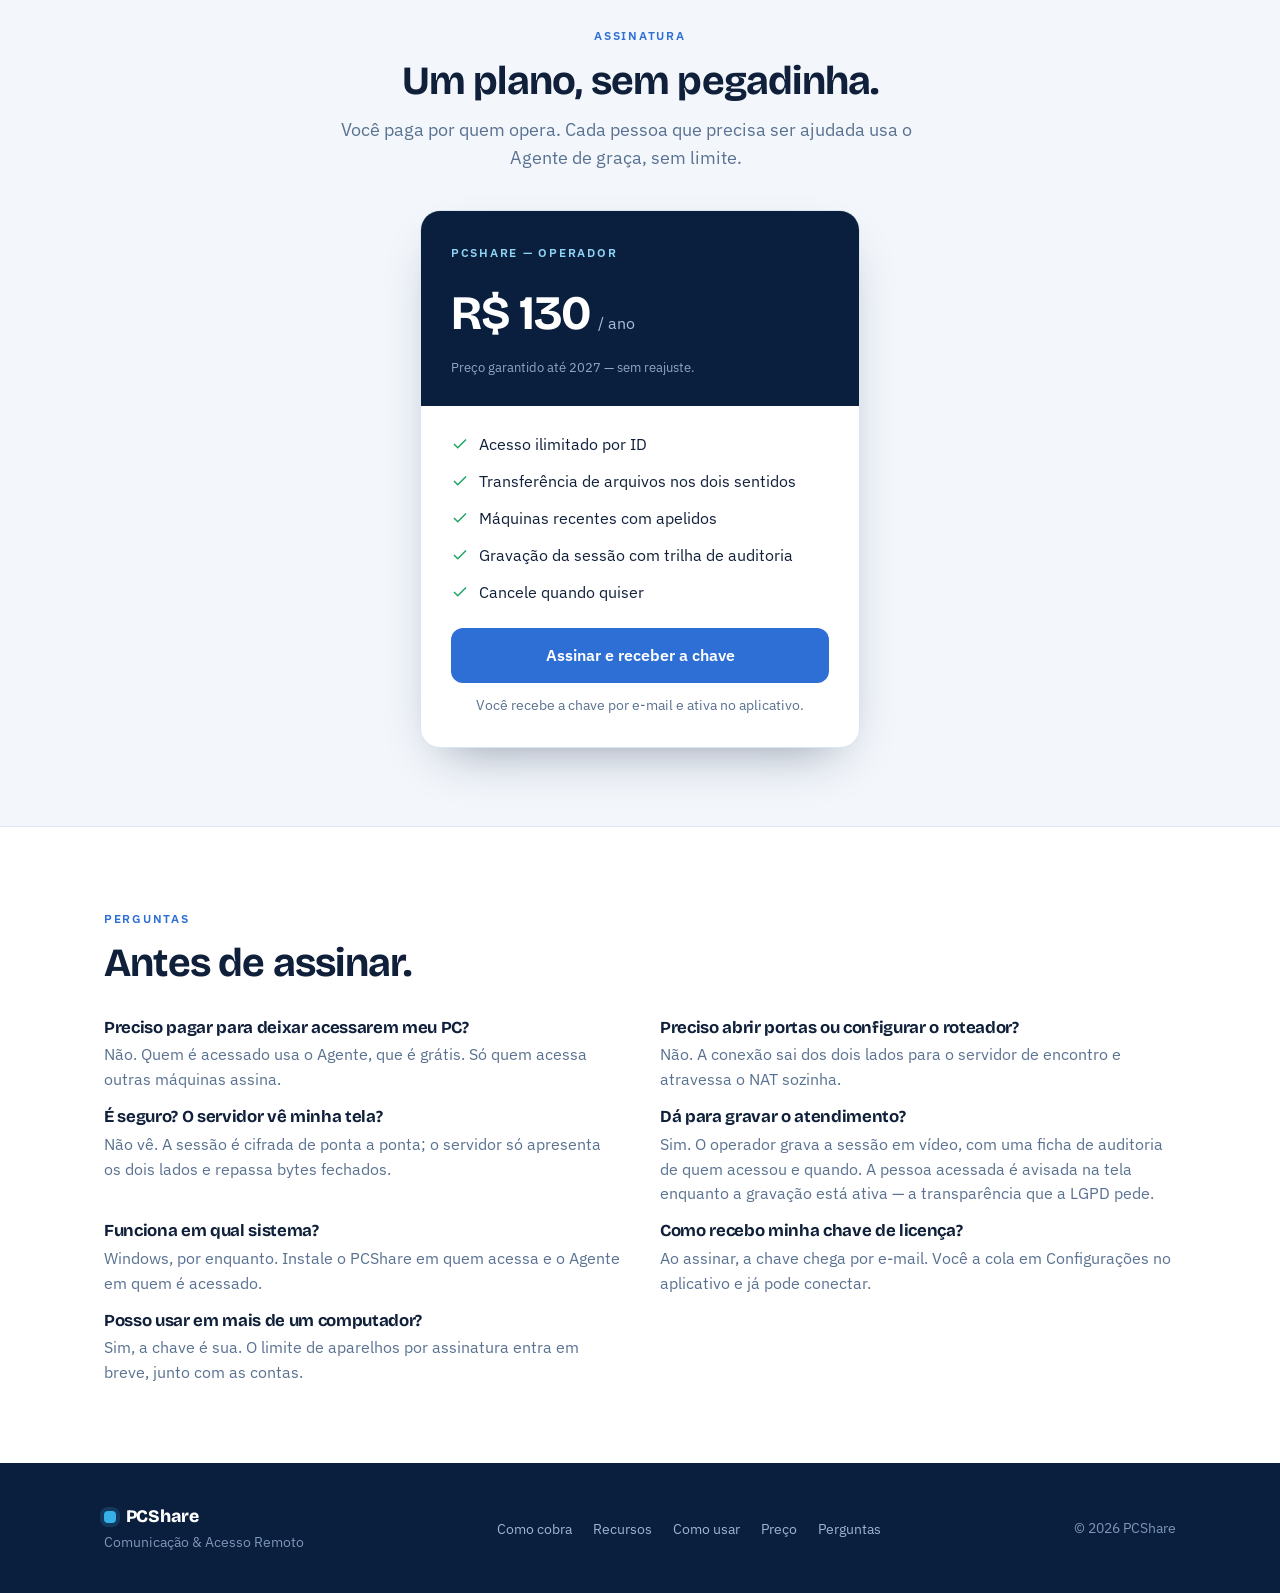
==== commit 481e57cb: "Site: gravação de sessão nos recursos + reforço do argumento nacional - Novo recurso 'Gravação de se" ====
--- a/site/index.html
+++ b/site/index.html
@@ -4,7 +4,7 @@
 <meta charset="utf-8">
 <meta name="viewport" content="width=device-width, initial-scale=1">
 <title>PCShare — acesso remoto por ID</title>
-<meta name="description" content="Acesso remoto por ID. O operador assina; quem é acessado usa de graça.">
+<meta name="description" content="Acesso remoto por ID, brasileiro e cifrado de ponta a ponta, com gravação de sessão e trilha de auditoria. O operador assina; quem é acessado usa de graça.">
 <link rel="canonical" href="https://www.pcshare.com.br/">
 <meta name="theme-color" content="#0A1E3D">
 <link rel="icon" type="image/png" sizes="64x64" href="/favicon.png">
@@ -243,6 +243,7 @@
           <span><svg width="16" height="16" viewBox="0 0 24 24" fill="none" stroke="currentColor" stroke-width="2"><path d="M12 2l7 4v6c0 4.5-3 8-7 10-4-2-7-5.5-7-10V6l7-4z"/></svg> Cifrado ponta a ponta</span>
           <span><svg width="16" height="16" viewBox="0 0 24 24" fill="none" stroke="currentColor" stroke-width="2"><path d="M5 12h14M5 12l4-4M5 12l4 4"/></svg> Sem abrir portas</span>
           <span><svg width="16" height="16" viewBox="0 0 24 24" fill="none" stroke="currentColor" stroke-width="2"><rect x="3" y="4" width="18" height="12" rx="2"/><path d="M8 20h8"/></svg> Windows</span>
+          <span><svg width="16" height="16" viewBox="0 0 24 24" fill="none" stroke="currentColor" stroke-width="2"><path d="M5 21V4M5 4h11l-2 4 2 4H5"/></svg> Feito no Brasil</span>
         </div>
       </div>
 
@@ -288,6 +289,7 @@
           <li><svg width="18" height="18" viewBox="0 0 24 24" fill="none" stroke="currentColor" stroke-width="2"><path d="M20 6L9 17l-5-5"/></svg> Conecta a qualquer máquina pelo ID</li>
           <li><svg width="18" height="18" viewBox="0 0 24 24" fill="none" stroke="currentColor" stroke-width="2"><path d="M20 6L9 17l-5-5"/></svg> Controla, envia e baixa arquivos</li>
           <li><svg width="18" height="18" viewBox="0 0 24 24" fill="none" stroke="currentColor" stroke-width="2"><path d="M20 6L9 17l-5-5"/></svg> Catálogo de máquinas com apelidos</li>
+          <li><svg width="18" height="18" viewBox="0 0 24 24" fill="none" stroke="currentColor" stroke-width="2"><path d="M20 6L9 17l-5-5"/></svg> Grava a sessão com trilha de auditoria</li>
         </ul>
         <div class="foot">
           <div class="price">R$ 130 <small>/ano por operador</small></div>
@@ -349,7 +351,7 @@
     <div class="sec-head">
       <span class="eyebrow">Recursos</span>
       <h2>Simples por fora, sério por dentro.</h2>
-      <p>O que a AnyDesk e a TeamViewer fazem, com foco no que importa e sem depender de terceiros para a sua conexão.</p>
+      <p>Um produto <strong>brasileiro</strong>, em português: faz o que a AnyDesk e a TeamViewer fazem — e ainda grava a sessão com trilha de auditoria, sem depender de terceiros para a sua conexão.</p>
     </div>
     <div class="fgrid">
       <div class="feat">
@@ -363,6 +365,11 @@
         <p>A sessão é fechada entre as duas máquinas com o protocolo Noise. Nem o servidor de conexão enxerga a sua tela.</p>
       </div>
       <div class="feat">
+        <div class="ic"><svg width="22" height="22" viewBox="0 0 24 24" fill="none" stroke="currentColor" stroke-width="2"><circle cx="12" cy="12" r="9"/><circle cx="12" cy="12" r="3.4" fill="currentColor" stroke="none"/></svg></div>
+        <h3>Gravação de sessão</h3>
+        <p>Grave o atendimento em vídeo, com uma ficha de auditoria — quem acessou, quando e a impressão digital das duas máquinas. A pessoa é avisada na tela enquanto grava; o arquivo fica na sua máquina.</p>
+      </div>
+      <div class="feat">
         <div class="ic"><svg width="22" height="22" viewBox="0 0 24 24" fill="none" stroke="currentColor" stroke-width="2"><path d="M8 3v12M8 15l-3-3M8 15l3-3M16 21V9M16 9l-3 3M16 9l3 3"/></svg></div>
         <h3>Transferência de arquivos</h3>
         <p>Envie um arquivo para a máquina remota ou baixe dela, direto pela barra da sessão, nos dois sentidos.</p>
@@ -376,11 +383,6 @@
         <div class="ic"><svg width="22" height="22" viewBox="0 0 24 24" fill="none" stroke="currentColor" stroke-width="2"><rect x="3" y="6" width="18" height="12" rx="2"/><path d="M7 10h.01M11 10h.01M15 10h.01M7 14h10"/></svg></div>
         <h3>Ctrl+Alt+Del remoto</h3>
         <p>Envie a sequência segura à máquina remota e passe por telas de login e prompts do sistema sem sair da sessão.</p>
-      </div>
-      <div class="feat">
-        <div class="ic"><svg width="22" height="22" viewBox="0 0 24 24" fill="none" stroke="currentColor" stroke-width="2"><circle cx="12" cy="12" r="9"/><path d="M3 12h18M12 3c2.5 2.7 2.5 15.3 0 18M12 3c-2.5 2.7-2.5 15.3 0 18"/></svg></div>
-        <h3>Sem VPN, sem porta</h3>
-        <p>Funciona em qualquer rede, atrás de qualquer roteador. Nada para configurar do lado de quem é acessado.</p>
       </div>
     </div>
   </div>
@@ -406,6 +408,7 @@
           <li><svg width="18" height="18" viewBox="0 0 24 24" fill="none" stroke="currentColor" stroke-width="2"><path d="M20 6L9 17l-5-5"/></svg> Acesso ilimitado por ID</li>
           <li><svg width="18" height="18" viewBox="0 0 24 24" fill="none" stroke="currentColor" stroke-width="2"><path d="M20 6L9 17l-5-5"/></svg> Transferência de arquivos nos dois sentidos</li>
           <li><svg width="18" height="18" viewBox="0 0 24 24" fill="none" stroke="currentColor" stroke-width="2"><path d="M20 6L9 17l-5-5"/></svg> Máquinas recentes com apelidos</li>
+          <li><svg width="18" height="18" viewBox="0 0 24 24" fill="none" stroke="currentColor" stroke-width="2"><path d="M20 6L9 17l-5-5"/></svg> Gravação da sessão com trilha de auditoria</li>
           <li><svg width="18" height="18" viewBox="0 0 24 24" fill="none" stroke="currentColor" stroke-width="2"><path d="M20 6L9 17l-5-5"/></svg> Cancele quando quiser</li>
         </ul>
         <!-- PENDENTE: trocar pelo link de pagamento do Asaas antes de publicar.
@@ -438,6 +441,10 @@
         <p>Não vê. A sessão é cifrada de ponta a ponta; o servidor só apresenta os dois lados e repassa bytes fechados.</p>
       </div>
       <div class="qa">
+        <h3>Dá para gravar o atendimento?</h3>
+        <p>Sim. O operador grava a sessão em vídeo, com uma ficha de auditoria de quem acessou e quando. A pessoa acessada é avisada na tela enquanto a gravação está ativa — a transparência que a LGPD pede.</p>
+      </div>
+      <div class="qa">
         <h3>Funciona em qual sistema?</h3>
         <p>Windows, por enquanto. Instale o PCShare em quem acessa e o Agente em quem é acessado.</p>
       </div>
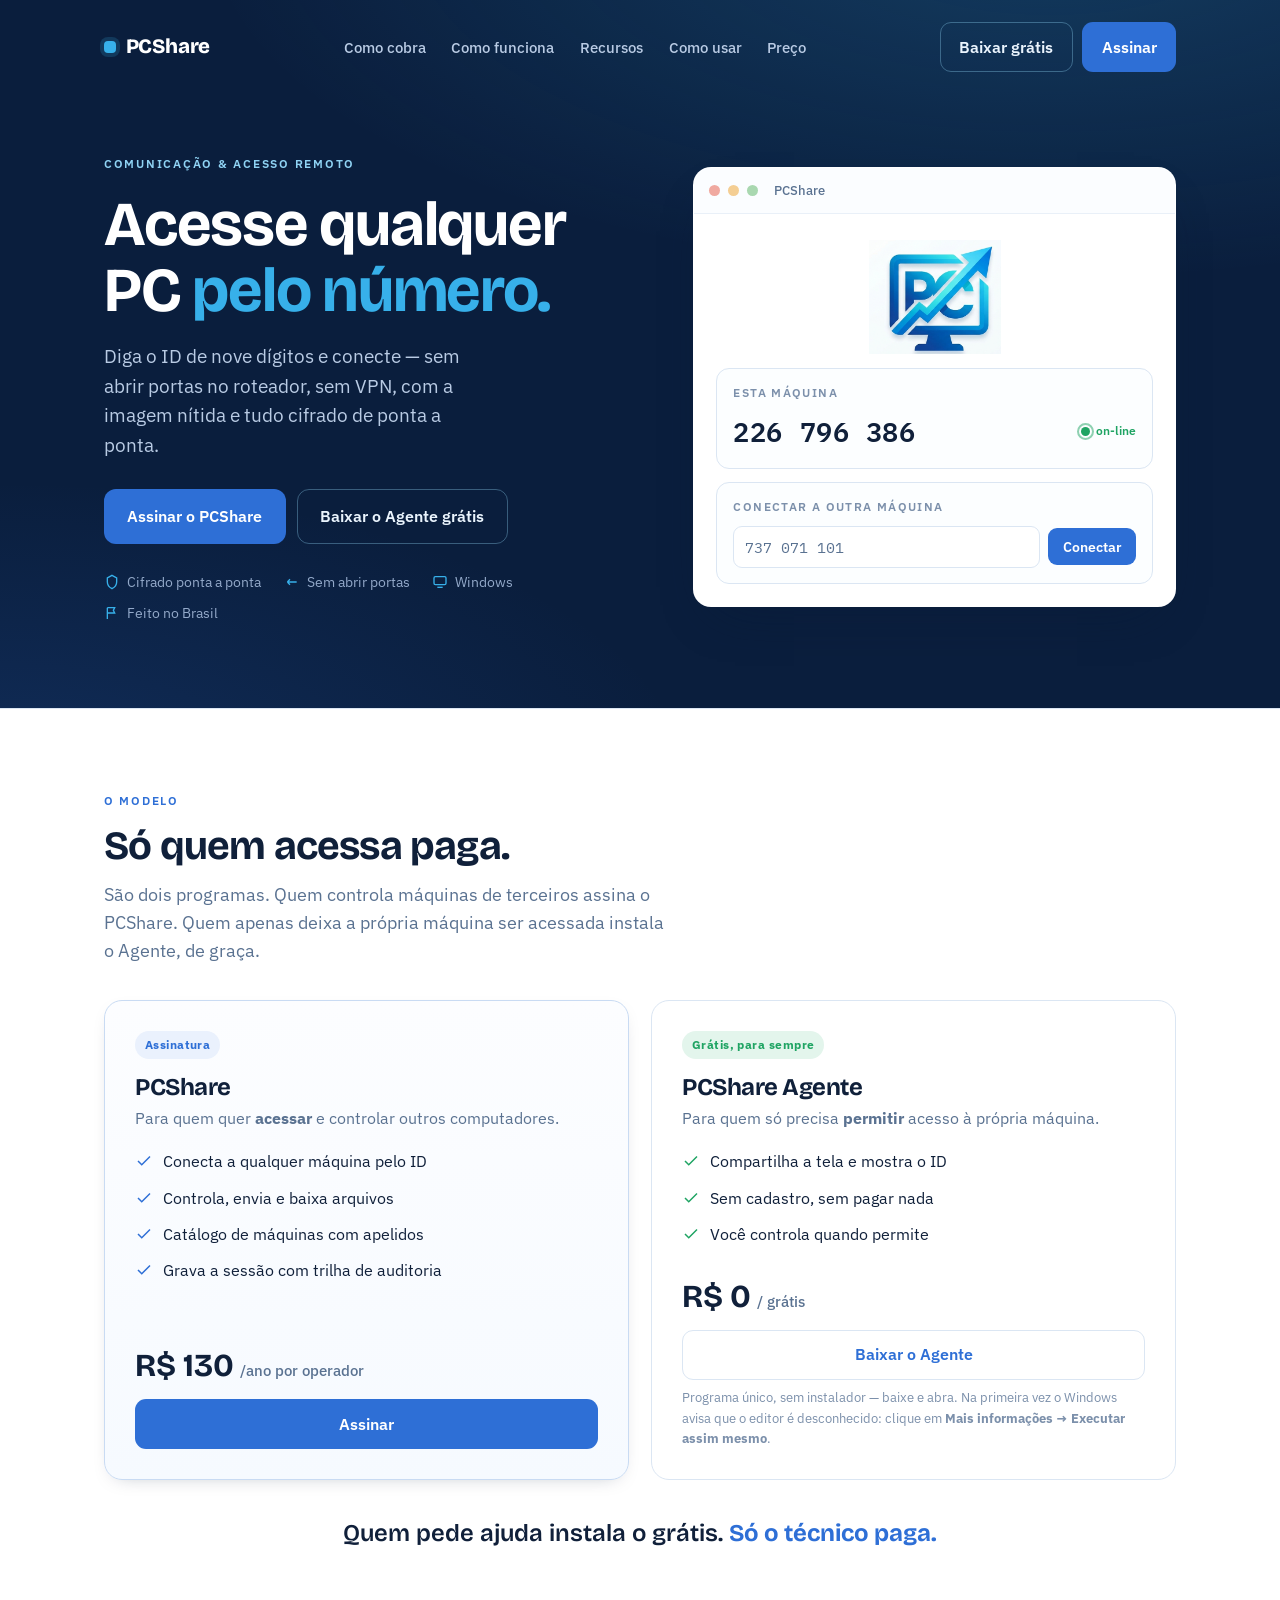
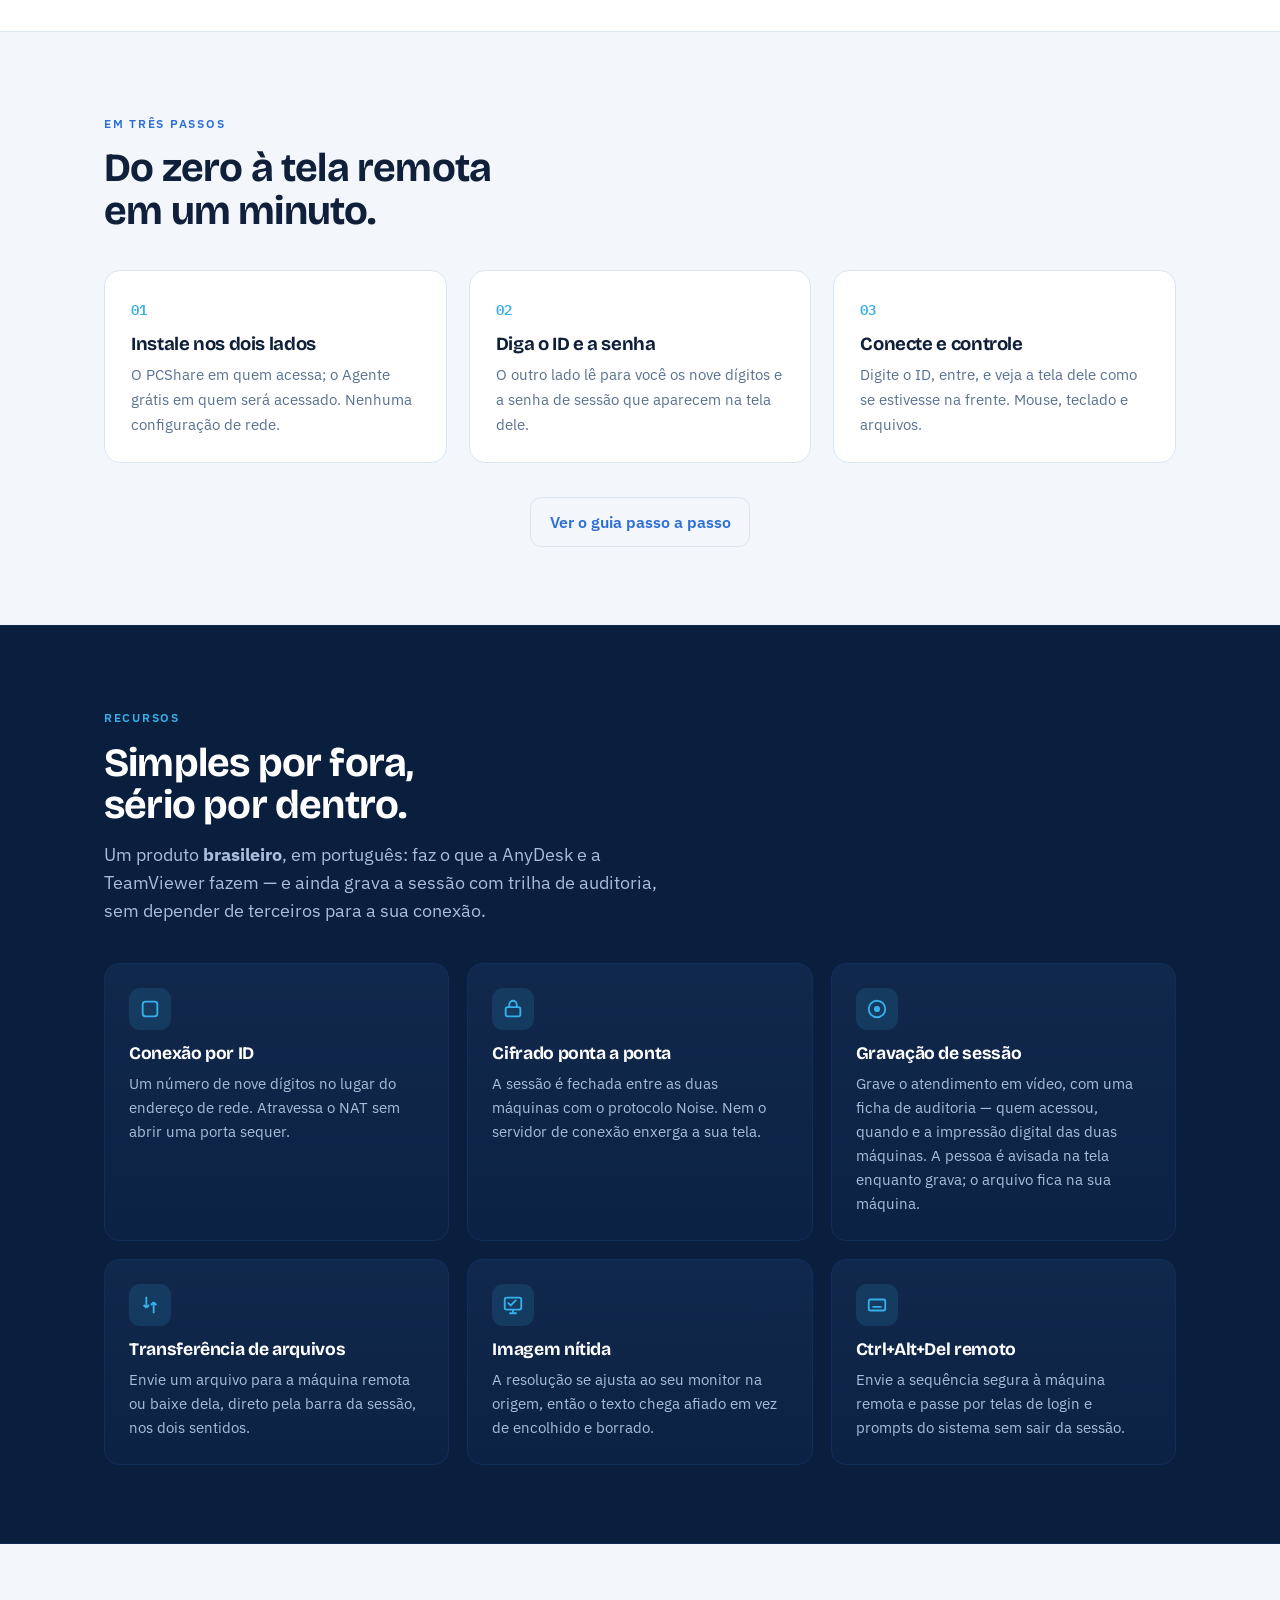
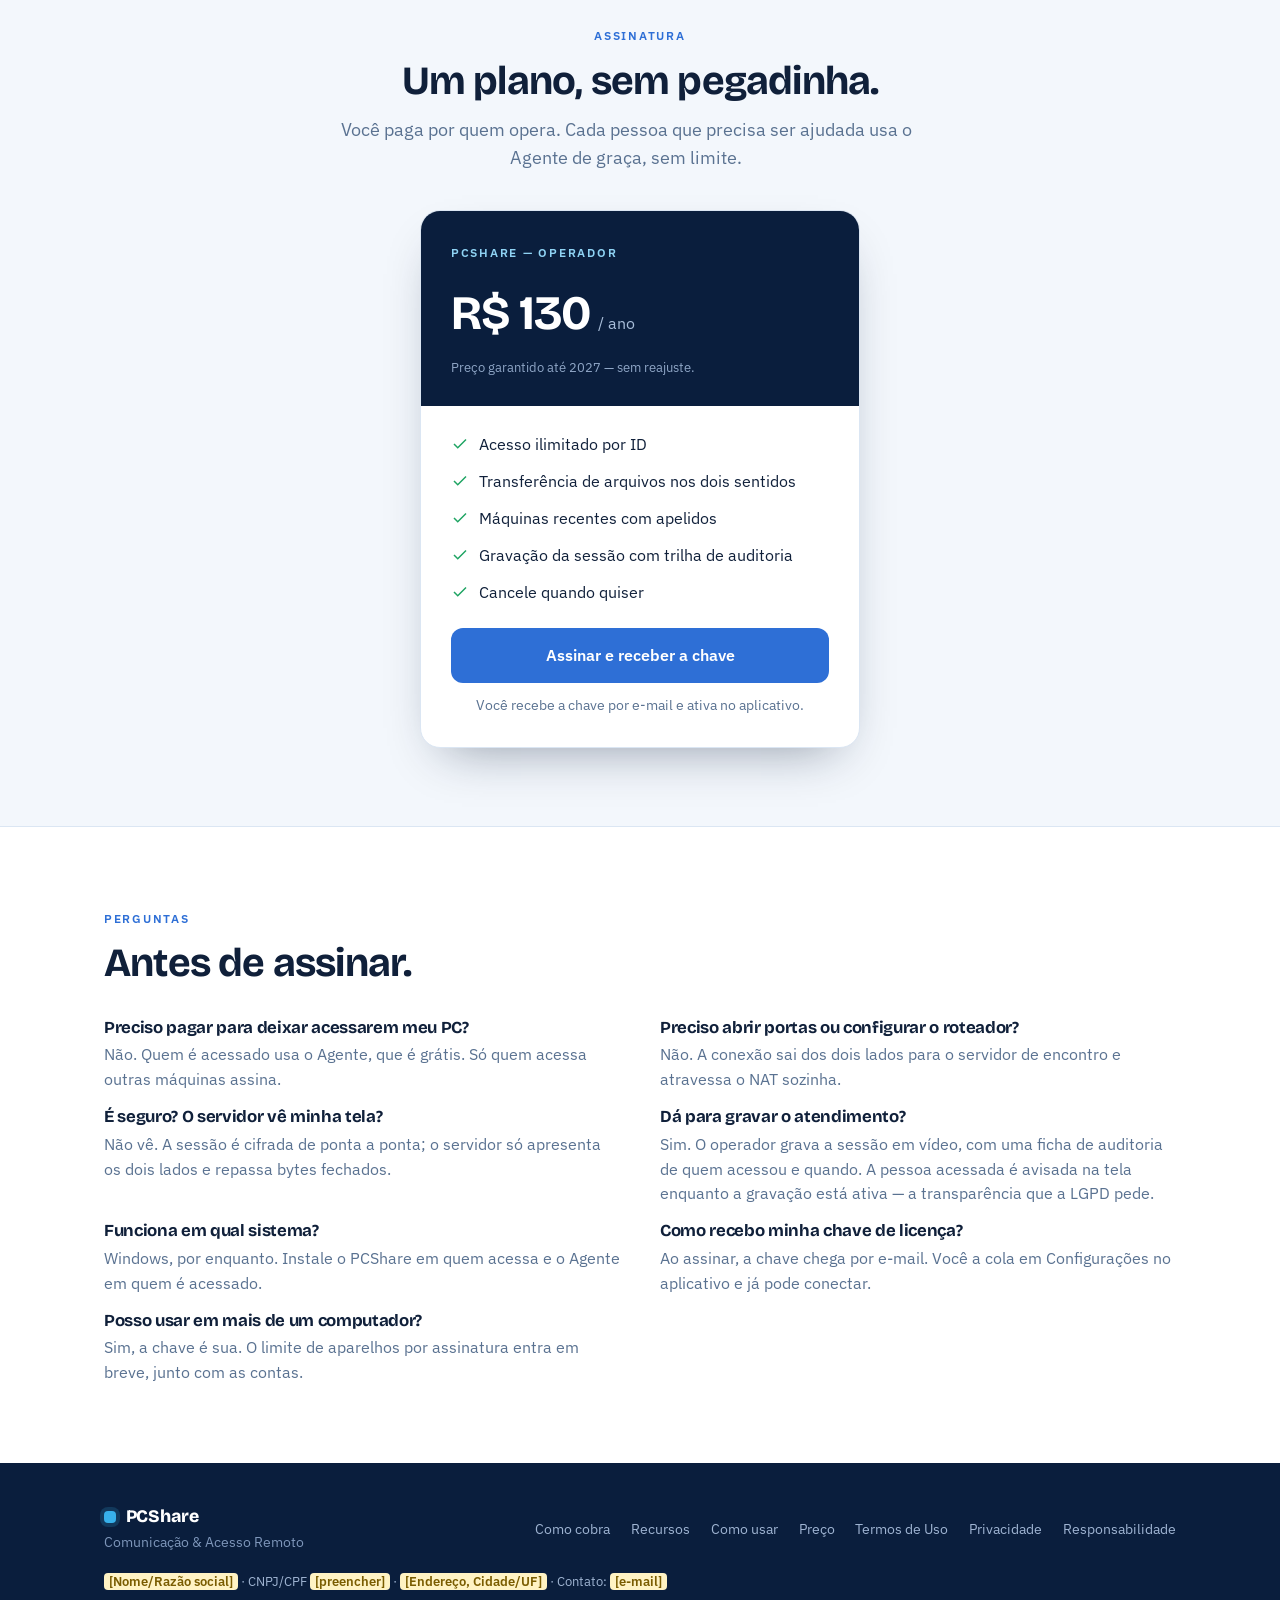
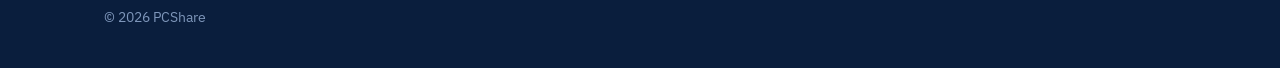
==== commit f4147999: "Site: rascunhos de Termos de Uso, Privacidade e Responsabilidade + identificação no rodapé Tres pagi" ====
--- a/site/index.html
+++ b/site/index.html
@@ -194,8 +194,10 @@
   .foot-row{display:flex; flex-wrap:wrap; align-items:center; justify-content:space-between; gap:16px}
   footer .brand{font-size:1.1rem}
   footer .tagline{font-size:.86rem; color:#7E96BA}
-  footer .links{display:flex; gap:1.3rem; font-size:.9rem}
+  footer .links{display:flex; flex-wrap:wrap; gap:1.3rem; font-size:.9rem}
   footer .links a:hover{color:#fff}
+  footer .ident{font-size:.82rem; color:#9FB4D2; line-height:1.7; margin-top:18px}
+  .preencher{background:#FFF3C4; color:#7a5c00; padding:0 5px; border-radius:4px; font-weight:600; white-space:nowrap}
 
   @media (max-width:900px){
     .hero{grid-template-columns:1fr; gap:36px; padding-block:36px 60px}
@@ -461,19 +463,27 @@
 </section>
 
 <footer>
-  <div class="wrap foot-row">
-    <div>
-      <div class="brand"><span class="mk"></span>PCShare</div>
-      <div class="tagline">Comunicação &amp; Acesso Remoto</div>
-    </div>
-    <div class="links">
-      <a href="#modelo">Como cobra</a>
-      <a href="#recursos">Recursos</a>
-      <a href="/como-usar.html">Como usar</a>
-      <a href="#preco">Preço</a>
-      <a href="#faq">Perguntas</a>
-    </div>
-    <div class="tagline">© 2026 PCShare</div>
+  <div class="wrap">
+    <div class="foot-row">
+      <div>
+        <div class="brand"><span class="mk"></span>PCShare</div>
+        <div class="tagline">Comunicação &amp; Acesso Remoto</div>
+      </div>
+      <div class="links">
+        <a href="#modelo">Como cobra</a>
+        <a href="#recursos">Recursos</a>
+        <a href="/como-usar.html">Como usar</a>
+        <a href="#preco">Preço</a>
+        <a href="/termos.html">Termos de Uso</a>
+        <a href="/privacidade.html">Privacidade</a>
+        <a href="/responsabilidade.html">Responsabilidade</a>
+      </div>
+    </div>
+    <div class="ident">
+      <span class="preencher">[Nome/Razão social]</span> · CNPJ/CPF <span class="preencher">[preencher]</span> ·
+      <span class="preencher">[Endereço, Cidade/UF]</span> · Contato: <span class="preencher">[e-mail]</span>
+    </div>
+    <div class="tagline" style="margin-top:12px">© 2026 PCShare</div>
   </div>
 </footer>
 
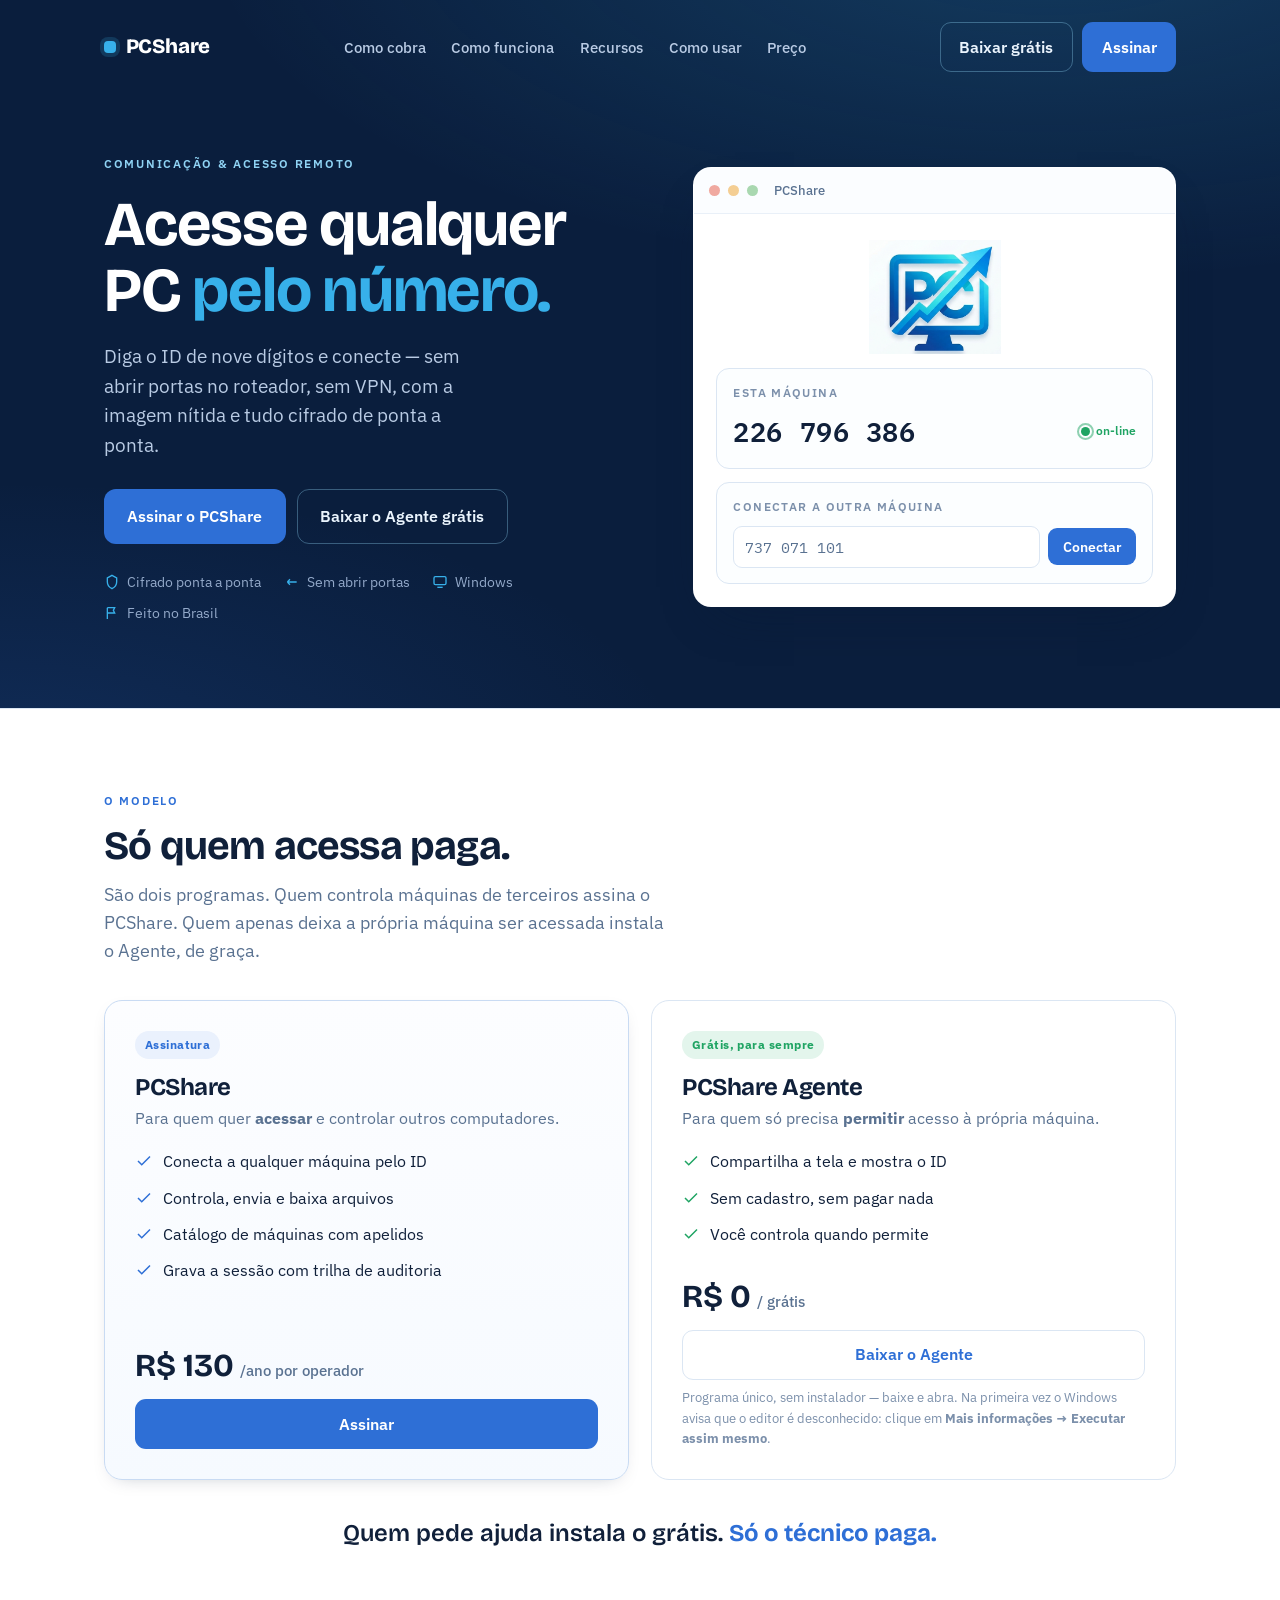
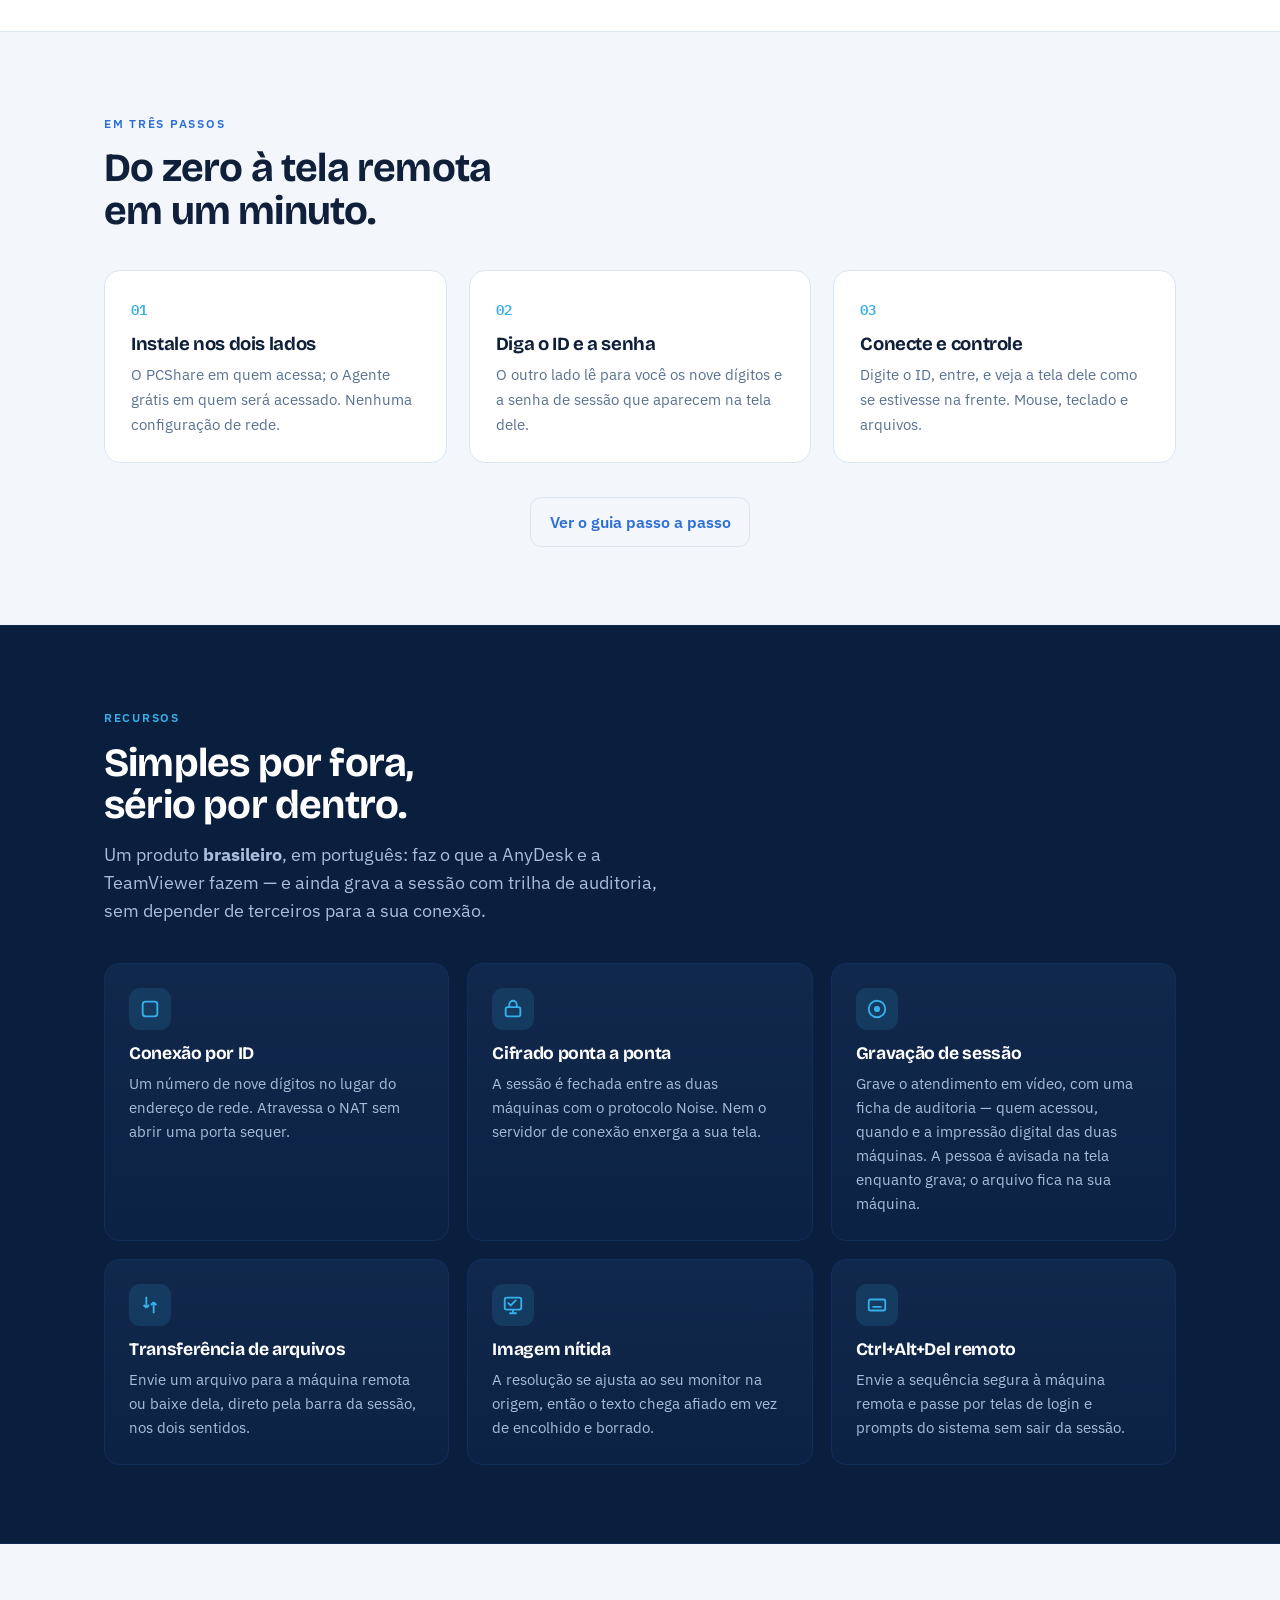
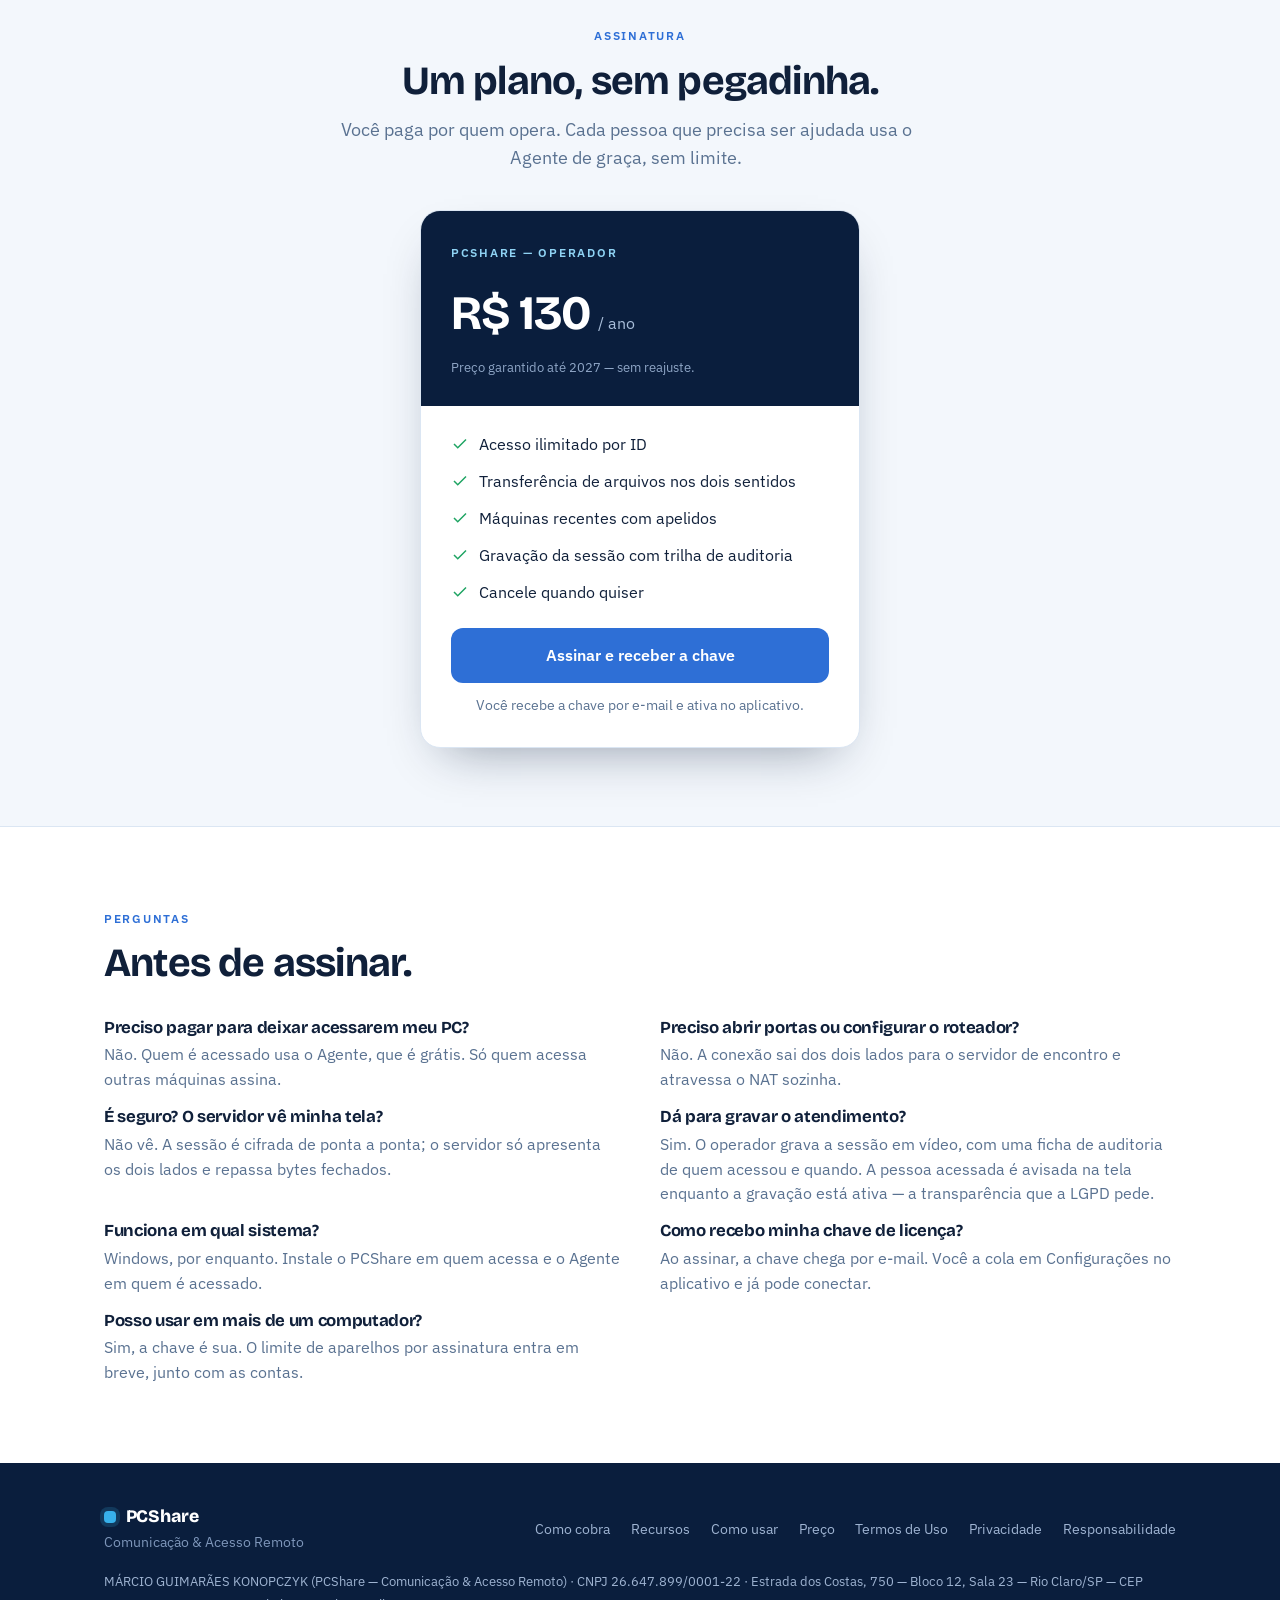
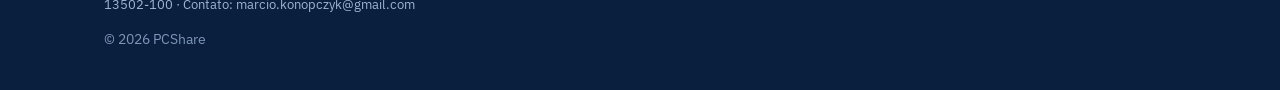
==== commit 98cbc086: "Site: preenche os dados do vendedor nas paginas legais e no rodape MARCIO GUIMARAES KONOPCZYK (PCSha" ====
--- a/site/index.html
+++ b/site/index.html
@@ -480,8 +480,8 @@
       </div>
     </div>
     <div class="ident">
-      <span class="preencher">[Nome/Razão social]</span> · CNPJ/CPF <span class="preencher">[preencher]</span> ·
-      <span class="preencher">[Endereço, Cidade/UF]</span> · Contato: <span class="preencher">[e-mail]</span>
+      MÁRCIO GUIMARÃES KONOPCZYK (PCShare — Comunicação &amp; Acesso Remoto) · CNPJ 26.647.899/0001-22 ·
+      Estrada dos Costas, 750 — Bloco 12, Sala 23 — Rio Claro/SP — CEP 13502-100 · Contato: <a href="mailto:marcio.konopczyk@gmail.com">marcio.konopczyk@gmail.com</a>
     </div>
     <div class="tagline" style="margin-top:12px">© 2026 PCShare</div>
   </div>
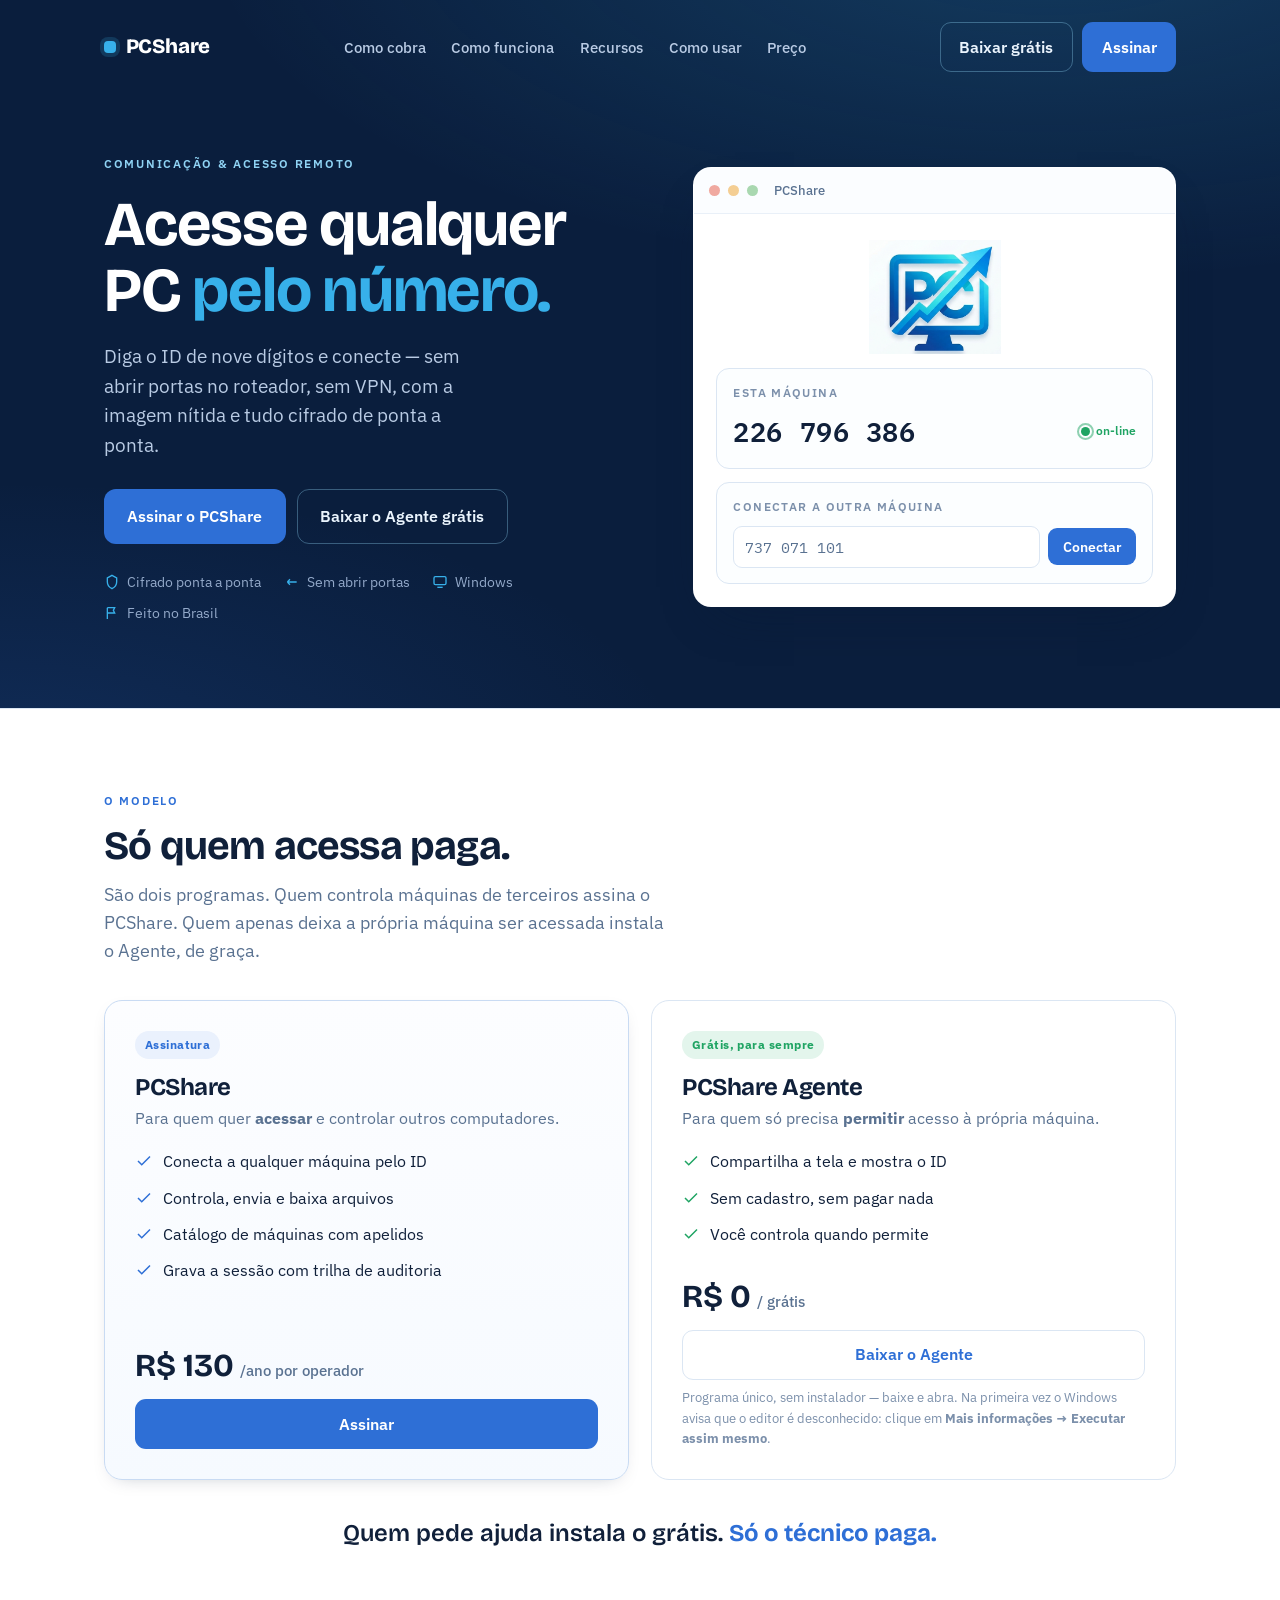
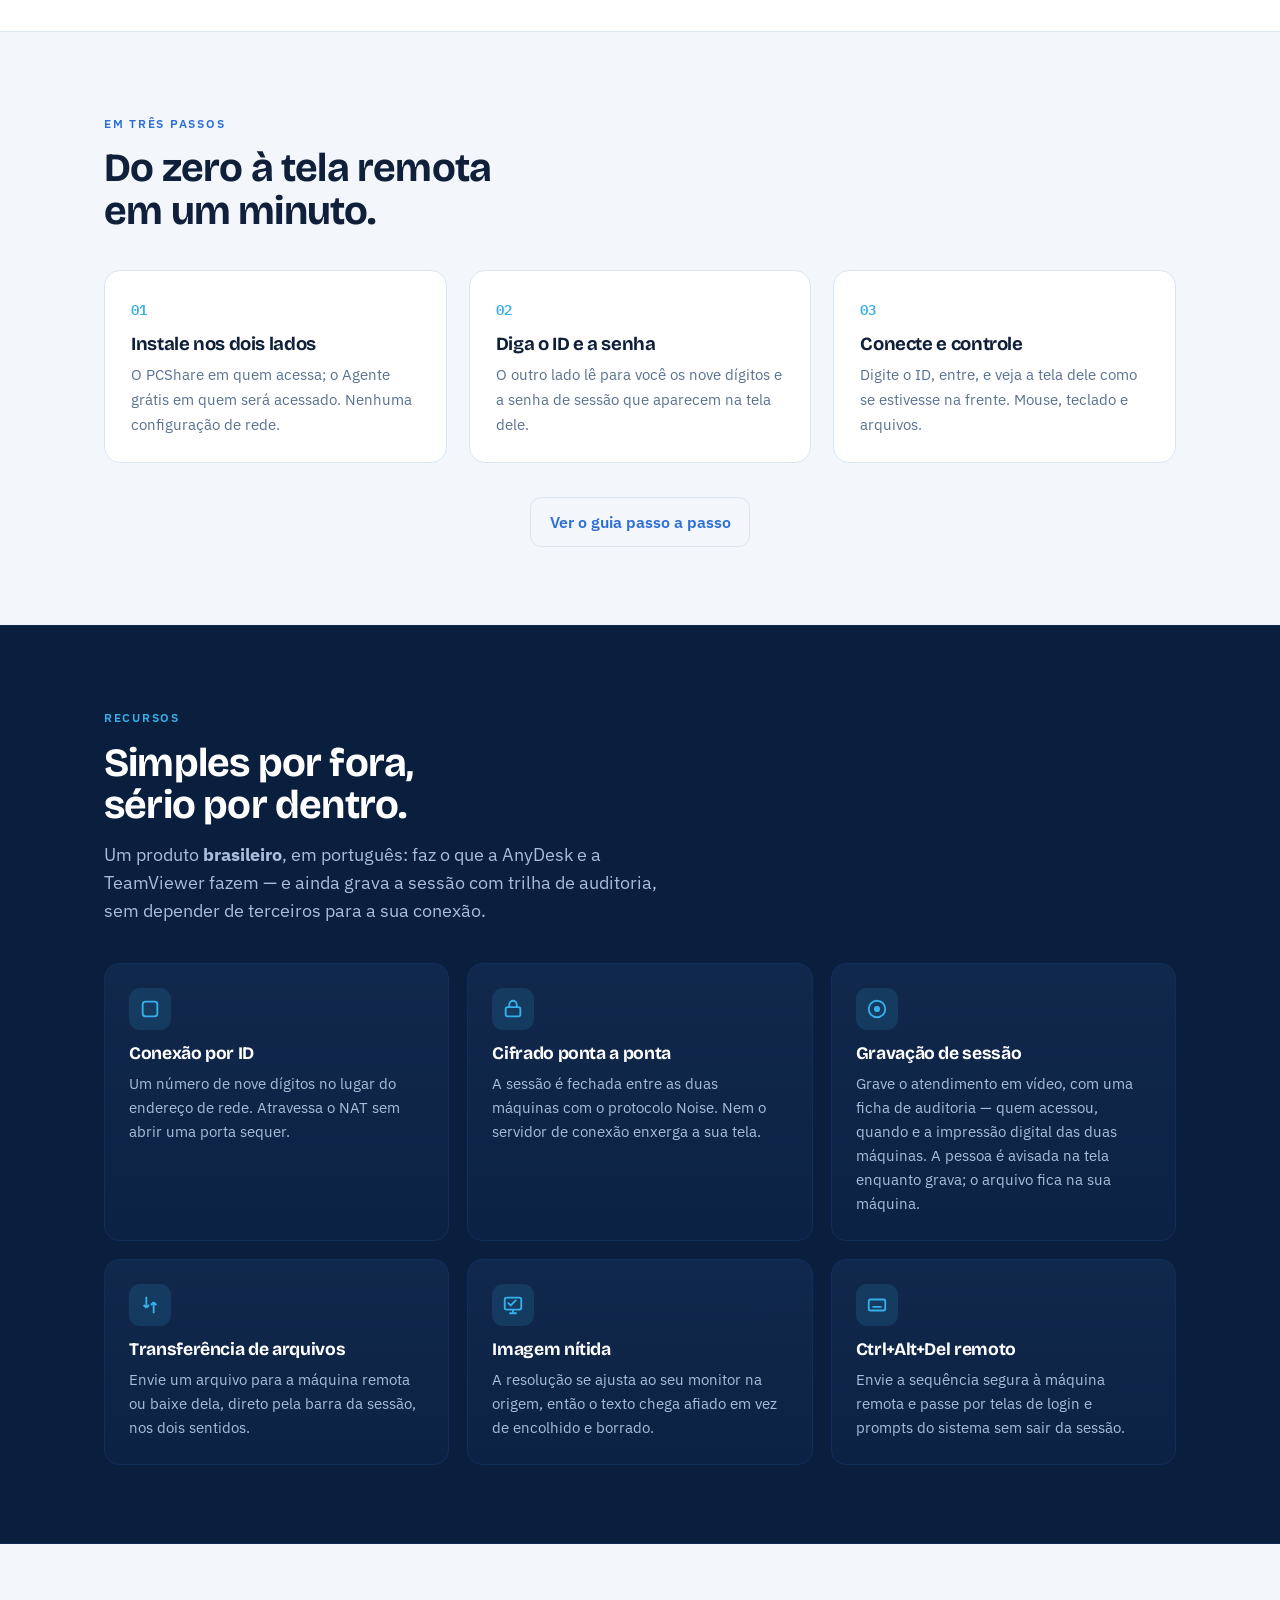
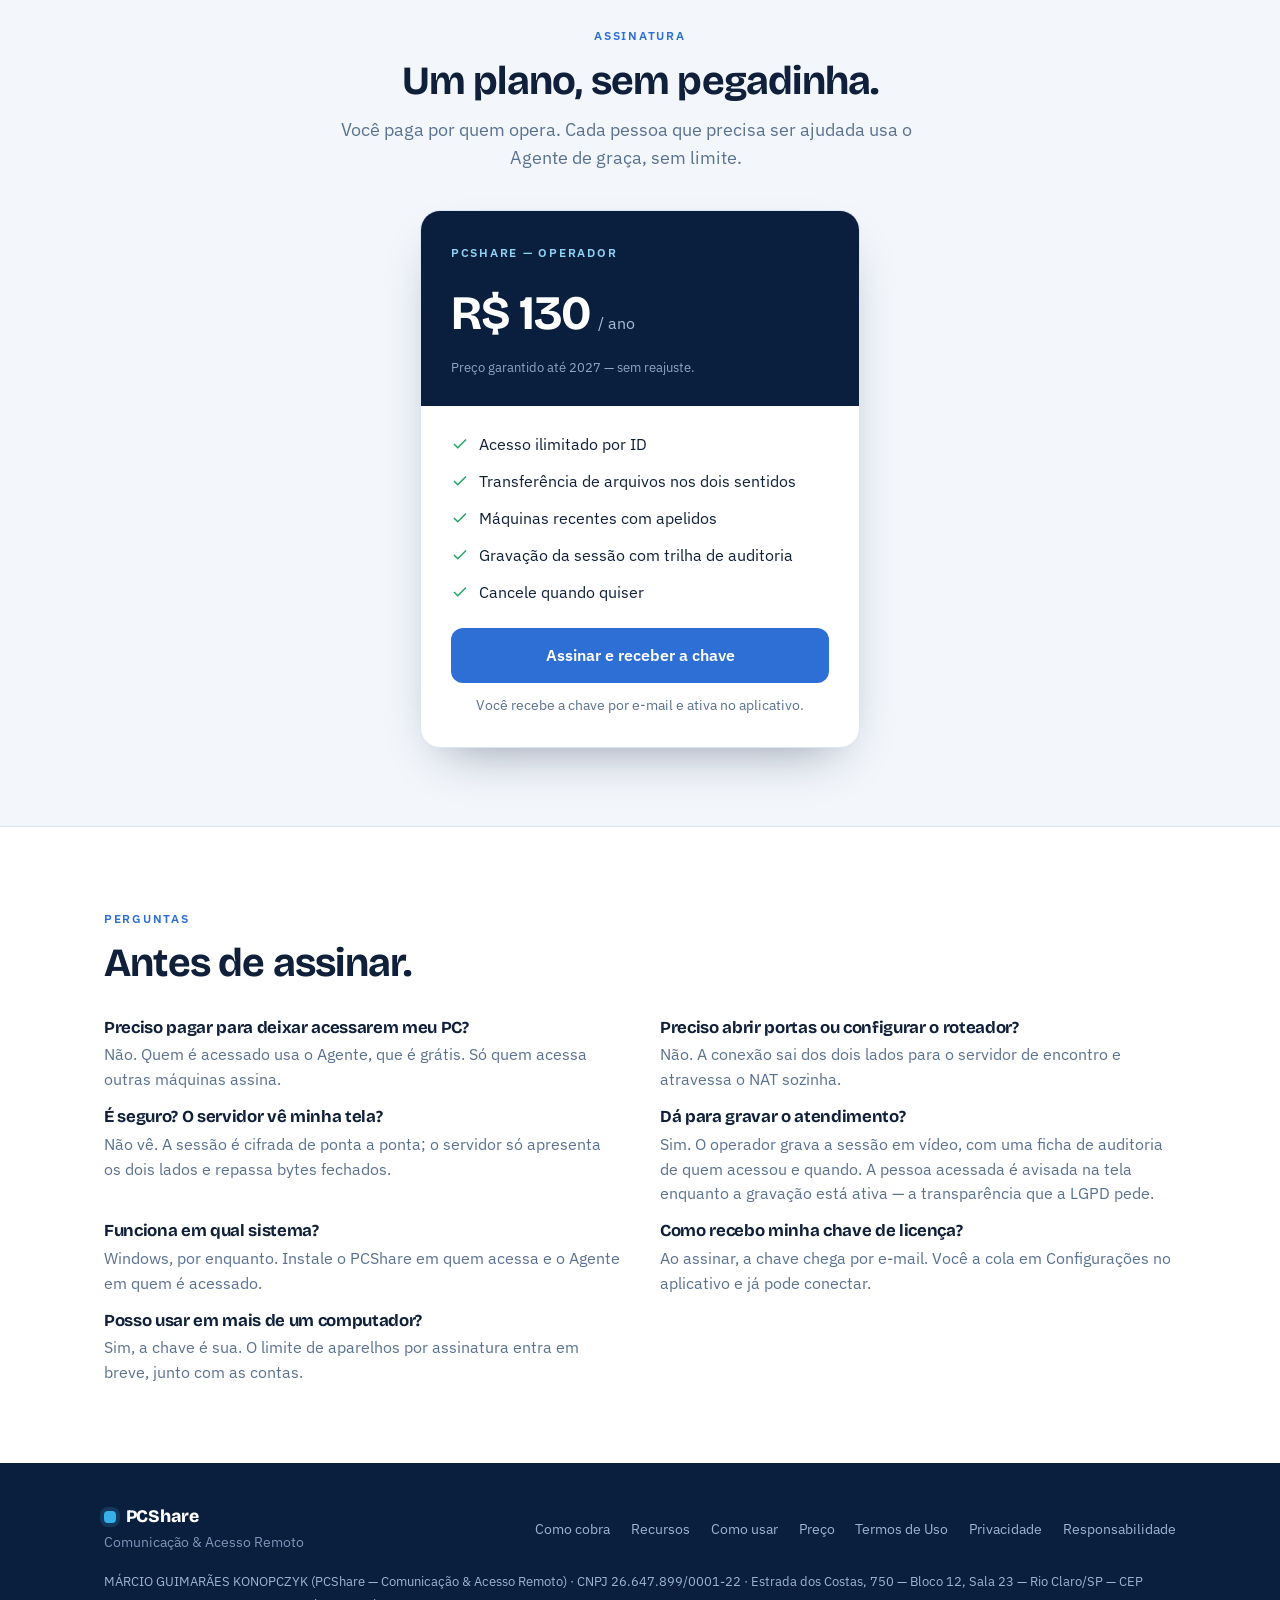
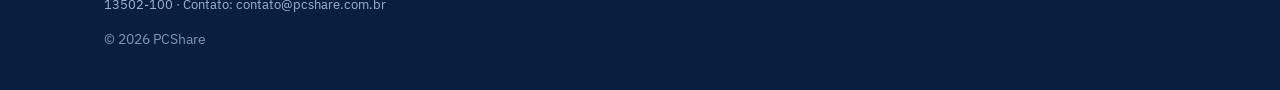
==== commit 86d43a70: "Site: e-mail de contato para contato@pcshare.com.br (encaminhamento ImprovMX ativo) Troca o contato " ====
--- a/site/index.html
+++ b/site/index.html
@@ -481,7 +481,7 @@
     </div>
     <div class="ident">
       MÁRCIO GUIMARÃES KONOPCZYK (PCShare — Comunicação &amp; Acesso Remoto) · CNPJ 26.647.899/0001-22 ·
-      Estrada dos Costas, 750 — Bloco 12, Sala 23 — Rio Claro/SP — CEP 13502-100 · Contato: <a href="mailto:marcio.konopczyk@gmail.com">marcio.konopczyk@gmail.com</a>
+      Estrada dos Costas, 750 — Bloco 12, Sala 23 — Rio Claro/SP — CEP 13502-100 · Contato: <a href="mailto:contato@pcshare.com.br">contato@pcshare.com.br</a>
     </div>
     <div class="tagline" style="margin-top:12px">© 2026 PCShare</div>
   </div>
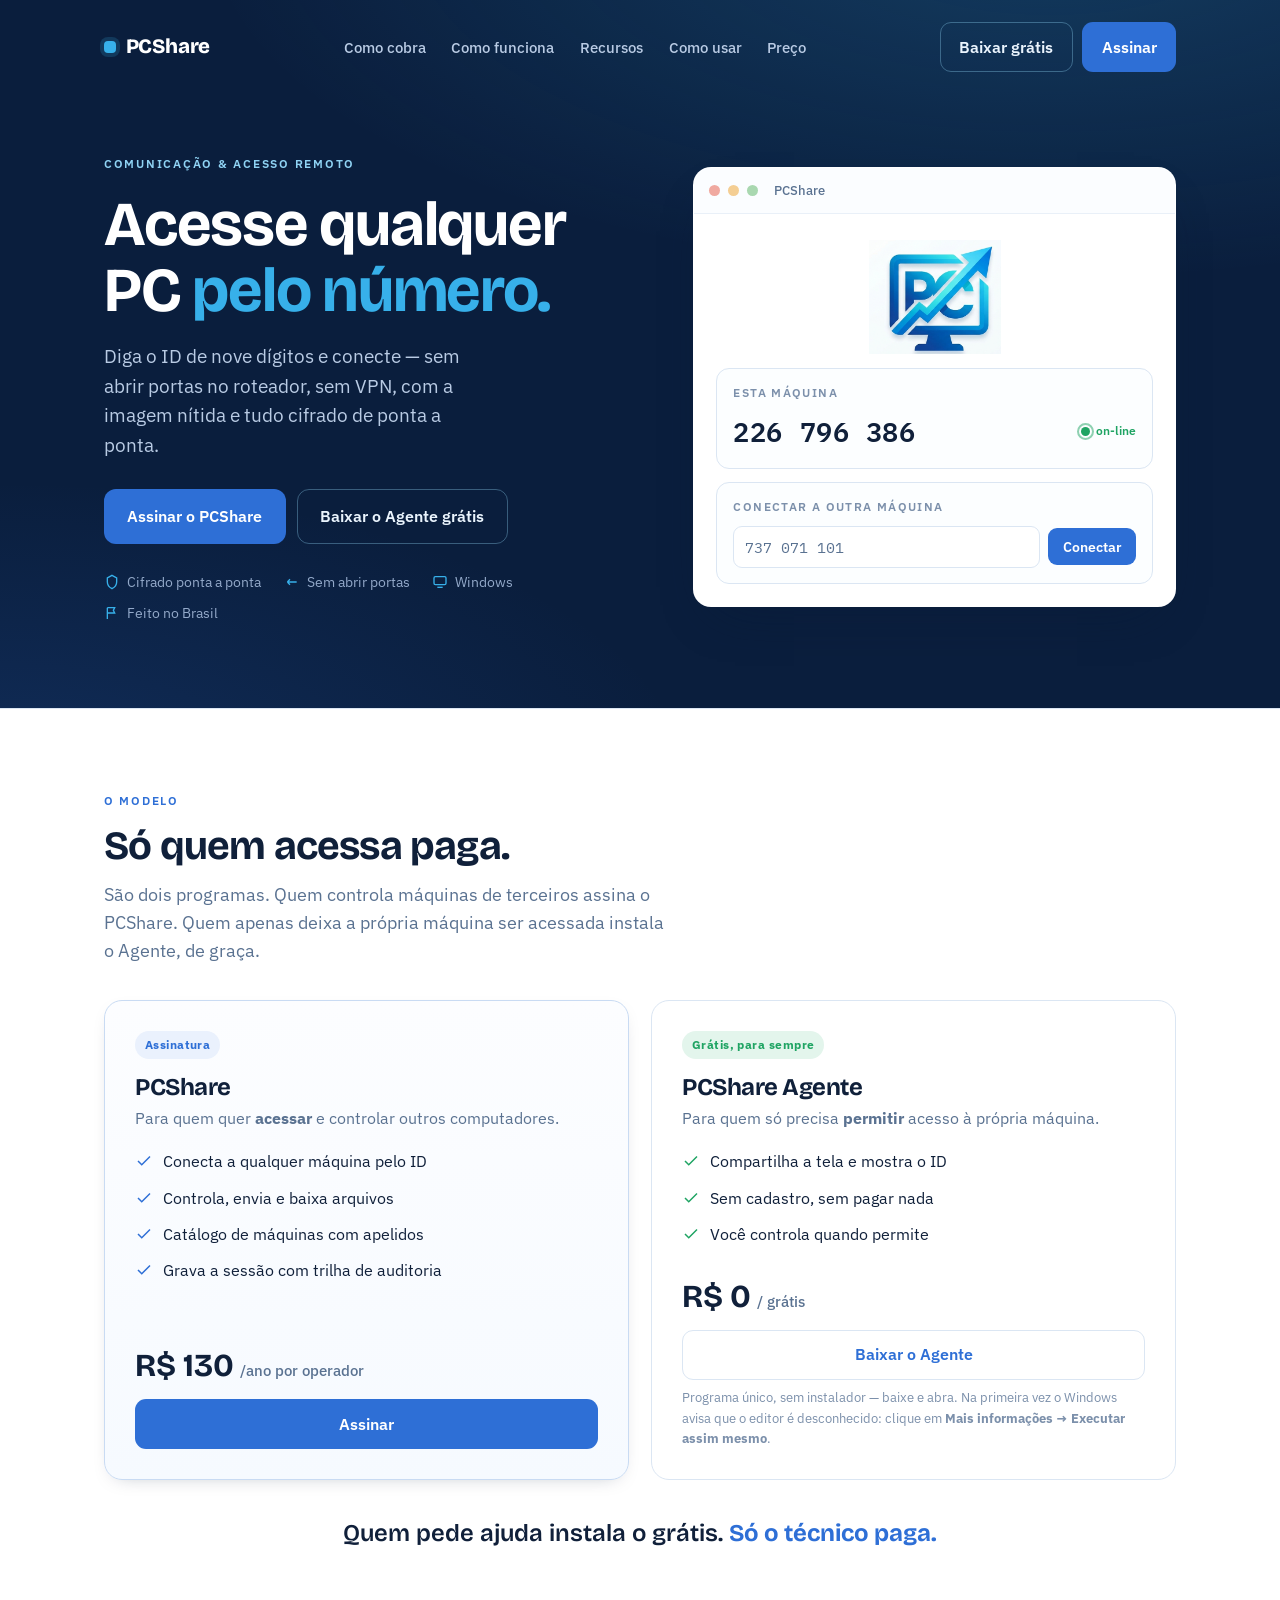
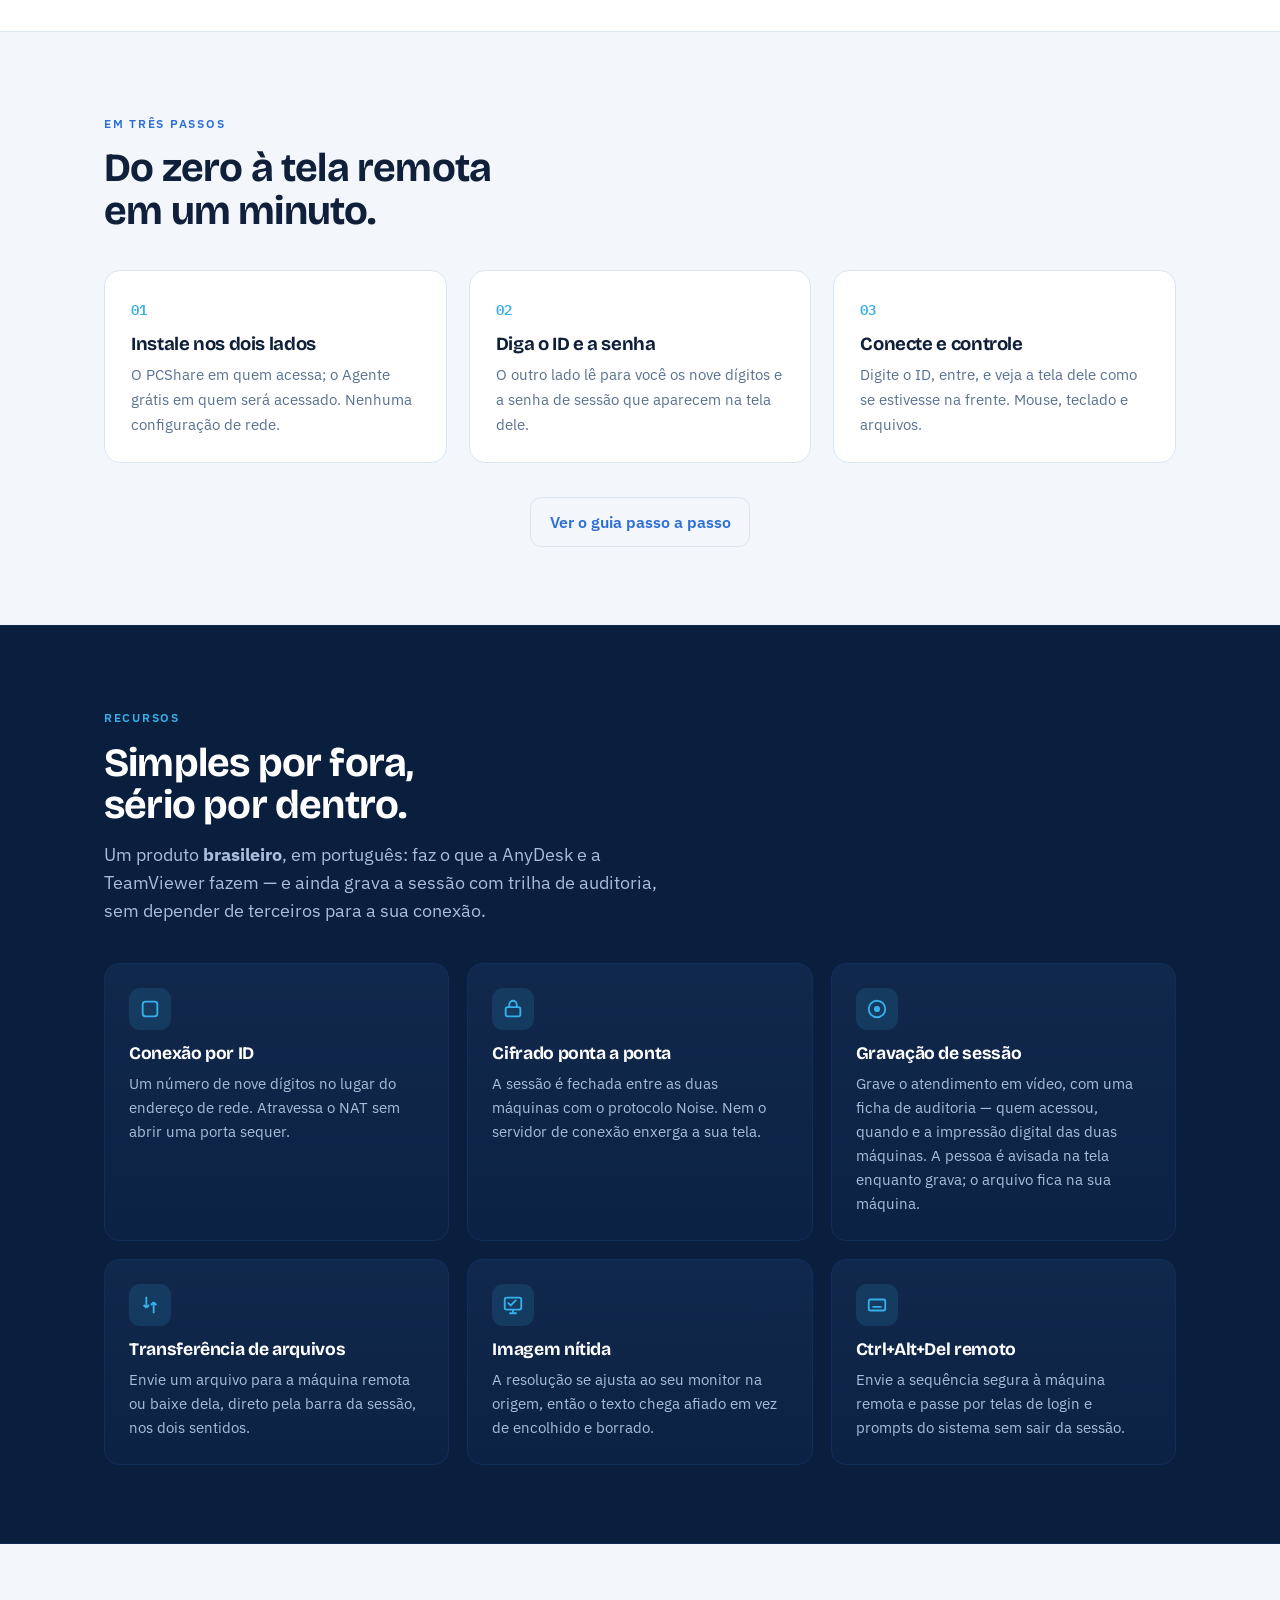
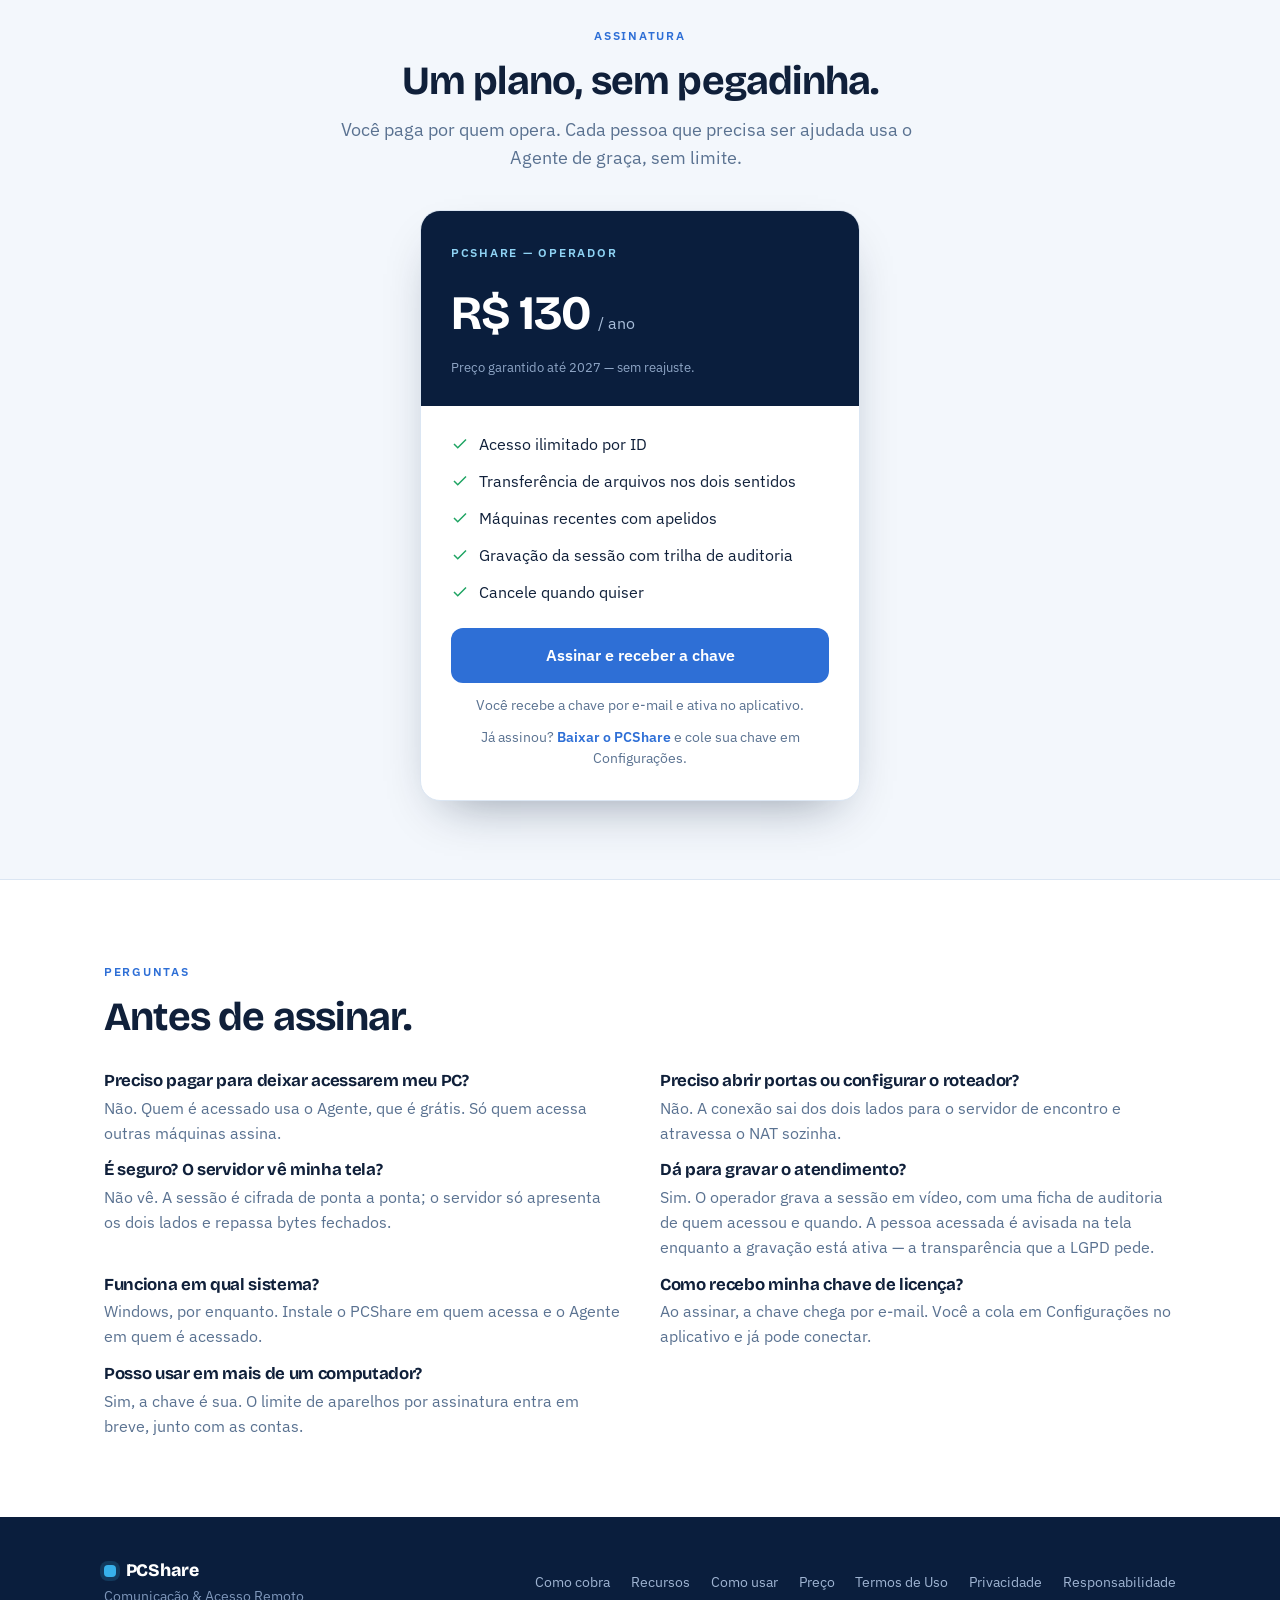
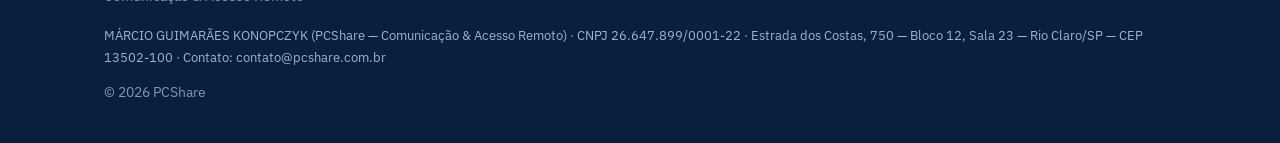
==== commit e2119aae: "Distribuicao do app pago: PCShare.exe no site + link no e-mail da licenca Faltava o download do app " ====
--- a/site/index.html
+++ b/site/index.html
@@ -413,10 +413,9 @@
           <li><svg width="18" height="18" viewBox="0 0 24 24" fill="none" stroke="currentColor" stroke-width="2"><path d="M20 6L9 17l-5-5"/></svg> Gravação da sessão com trilha de auditoria</li>
           <li><svg width="18" height="18" viewBox="0 0 24 24" fill="none" stroke="currentColor" stroke-width="2"><path d="M20 6L9 17l-5-5"/></svg> Cancele quando quiser</li>
         </ul>
-        <!-- PENDENTE: trocar pelo link de pagamento do Asaas antes de publicar.
-             Enquanto for âncora morta, o site não deve ir ao ar. -->
-        <a class="btn btn-primary btn-lg" href="#assinar" id="assinar">Assinar e receber a chave</a>
+        <a class="btn btn-primary btn-lg" href="https://www.asaas.com/000/c/dwhu0uk0p0c2svs0" target="_blank" rel="noopener">Assinar e receber a chave</a>
         <p class="sub">Você recebe a chave por e-mail e ativa no aplicativo.</p>
+        <p class="sub" style="margin-top:10px">Já assinou? <a href="/baixar/PCShare.exe" download style="color:var(--blue); font-weight:600">Baixar o PCShare</a> e cole sua chave em Configurações.</p>
       </div>
     </div>
   </div>
